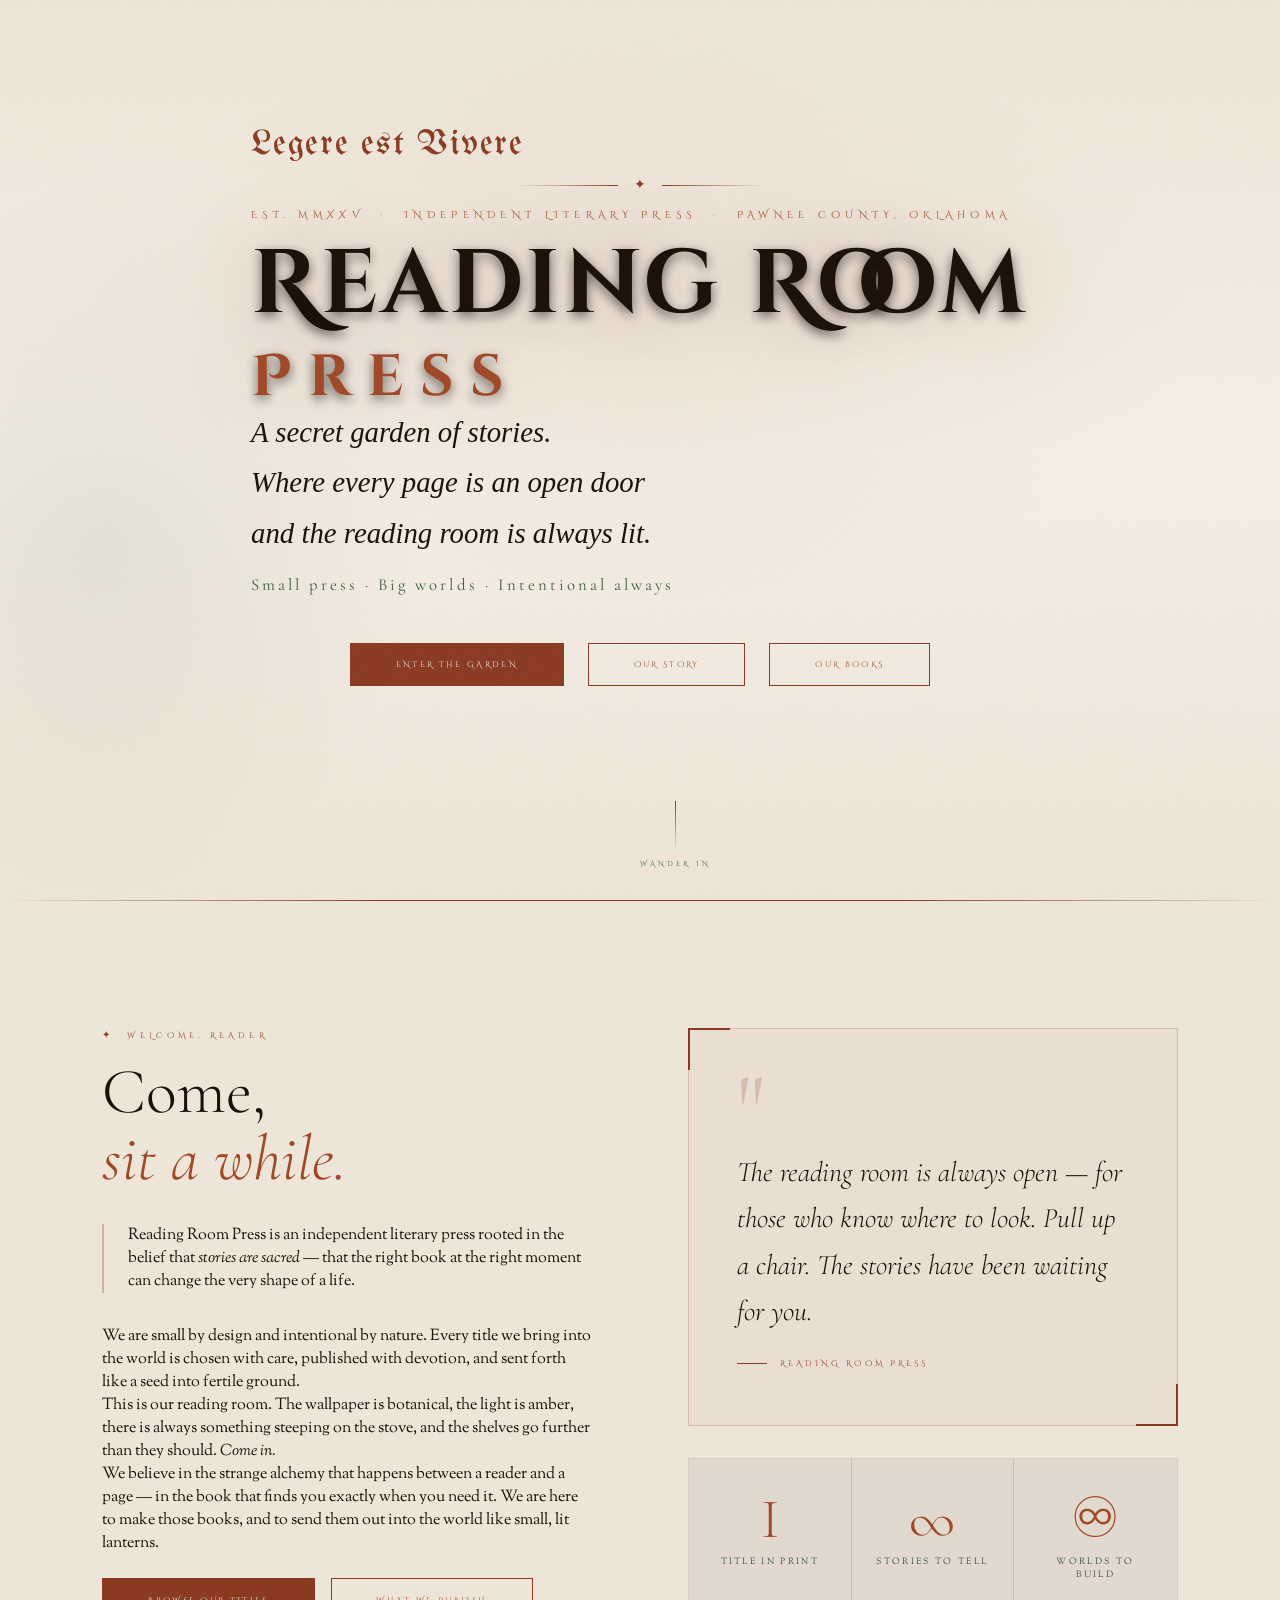
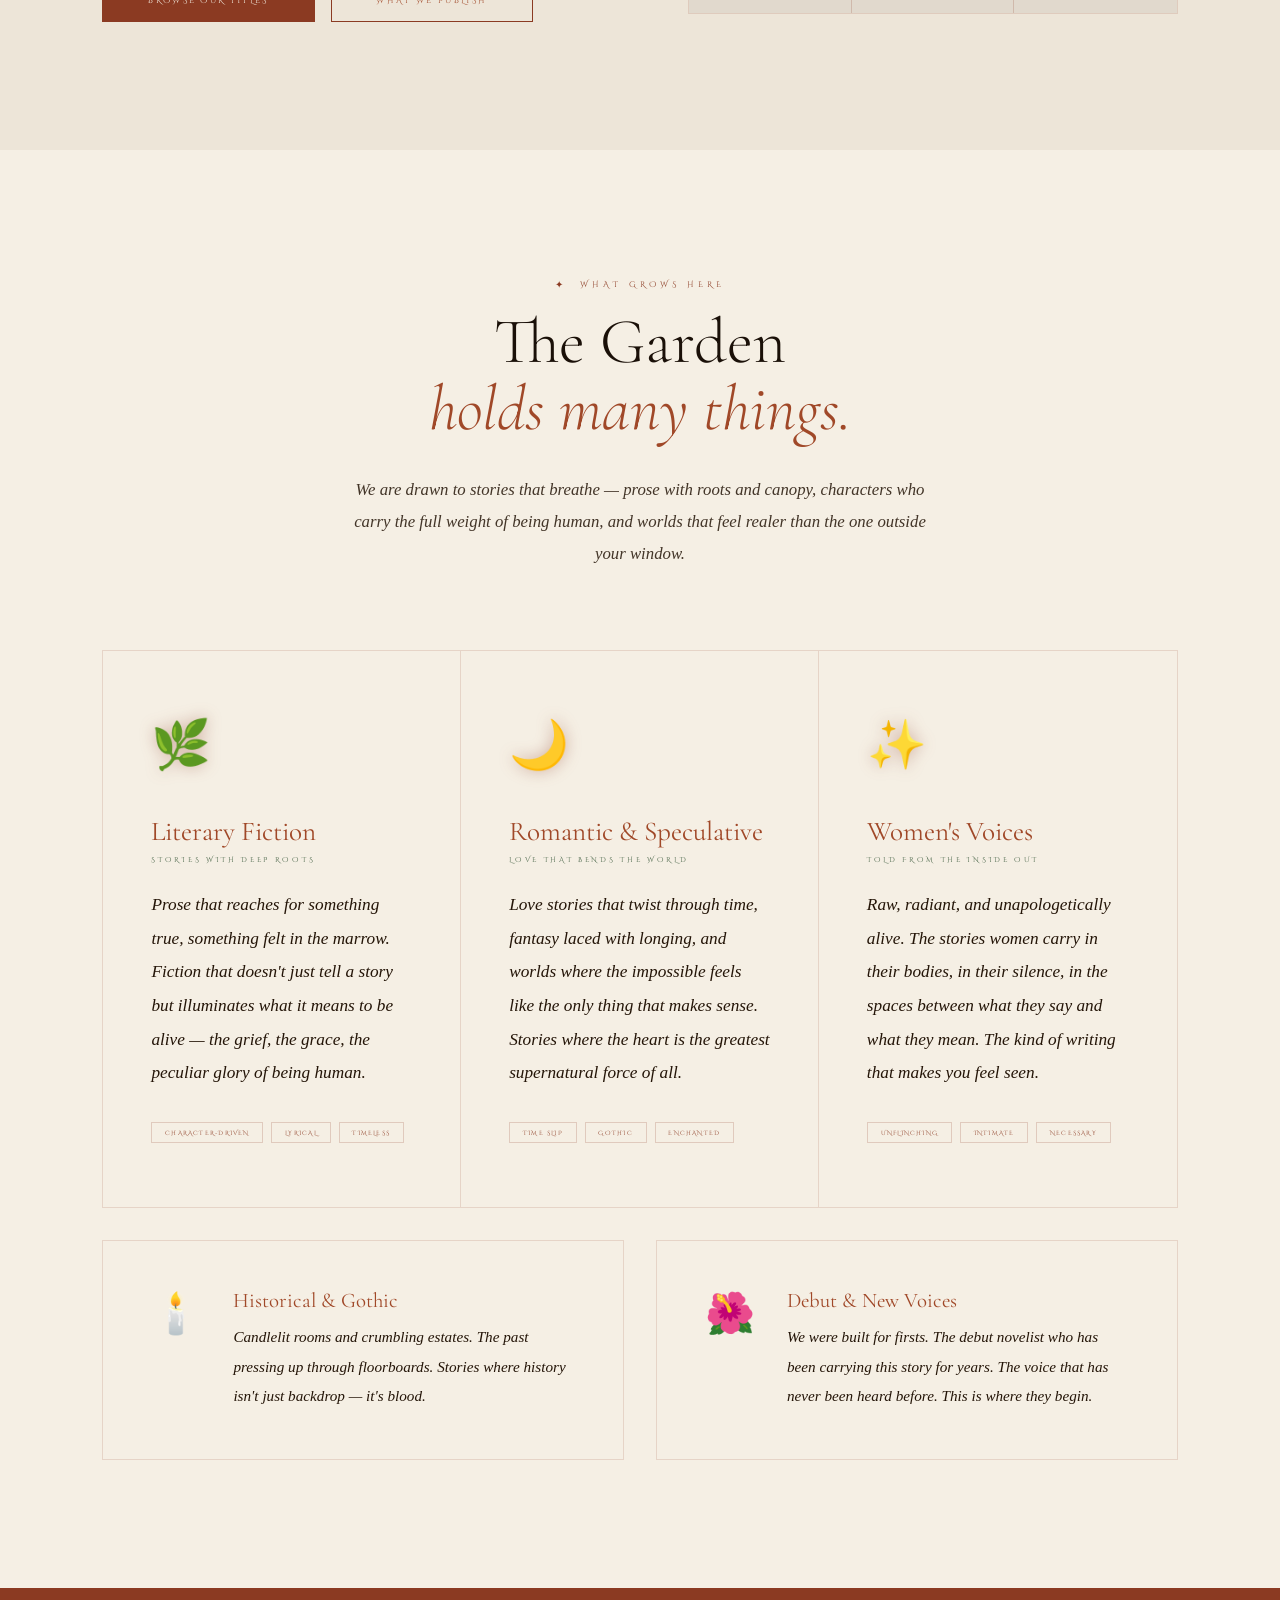
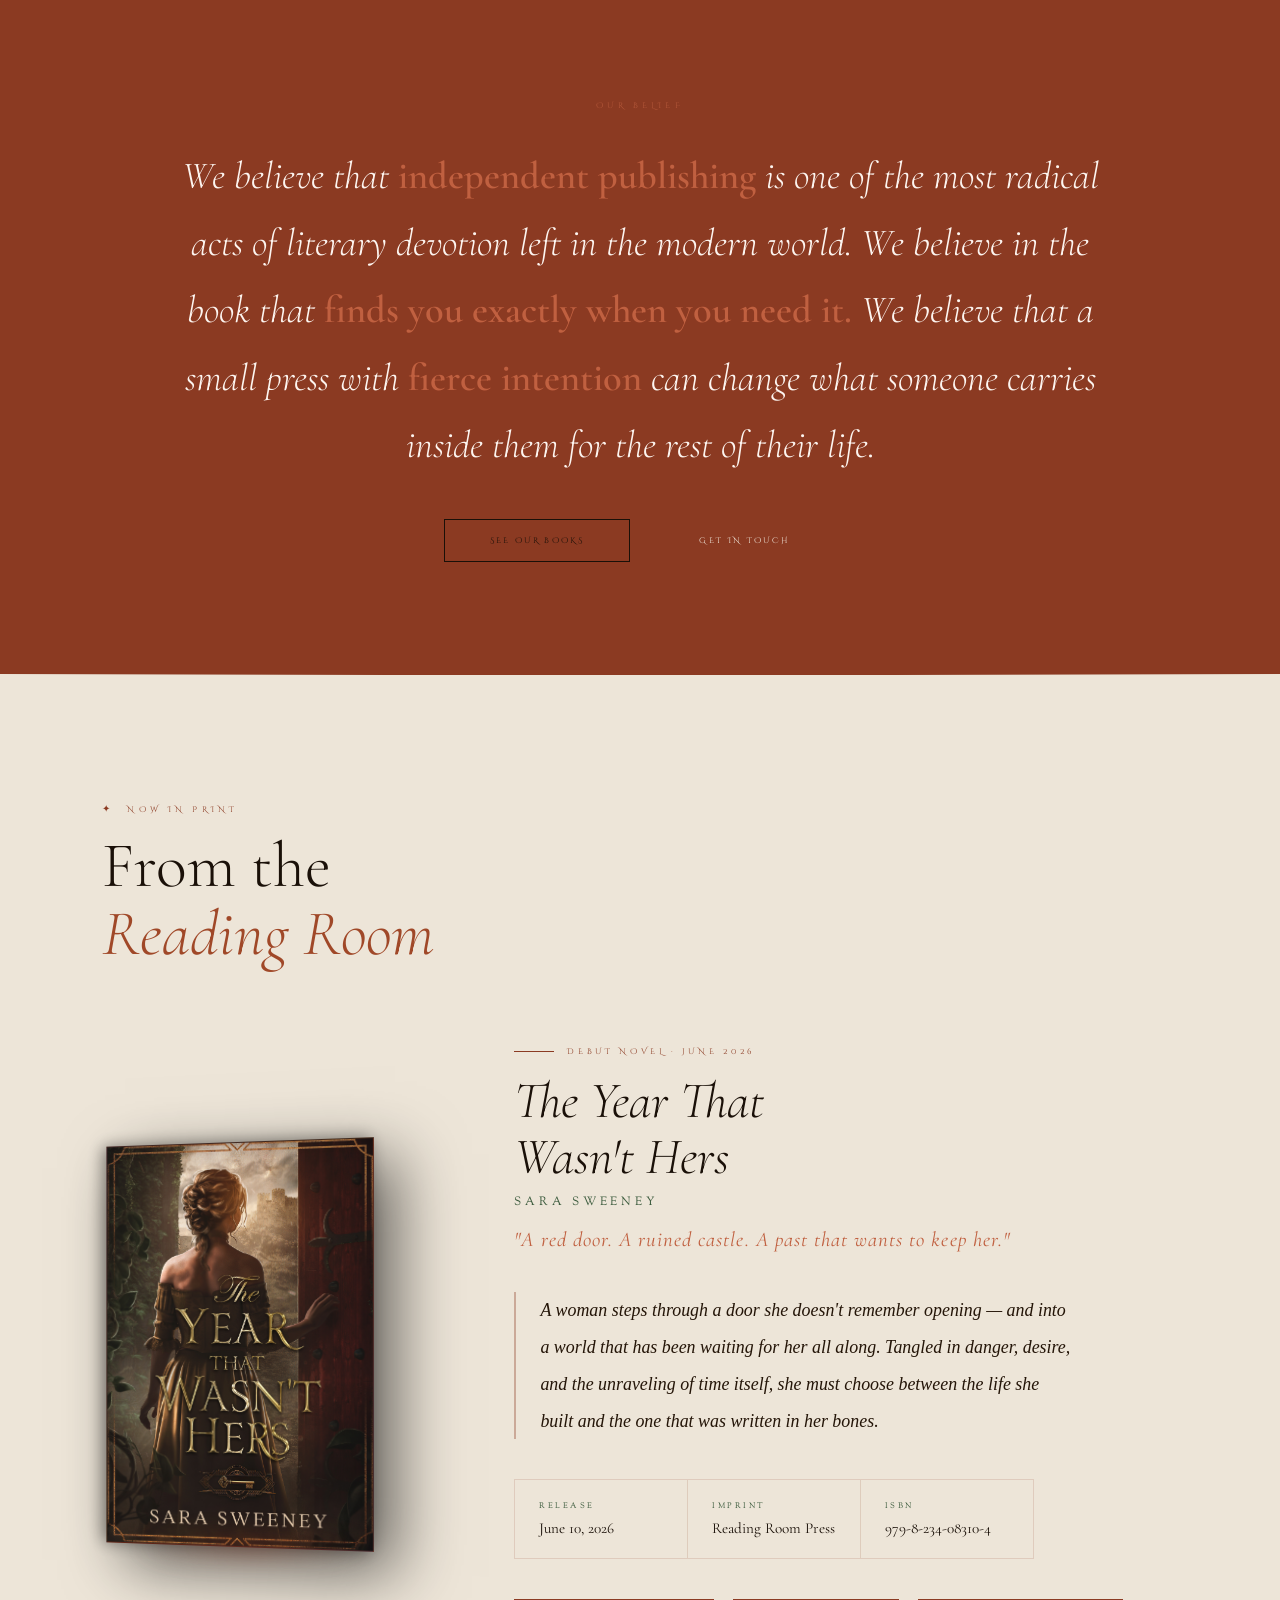
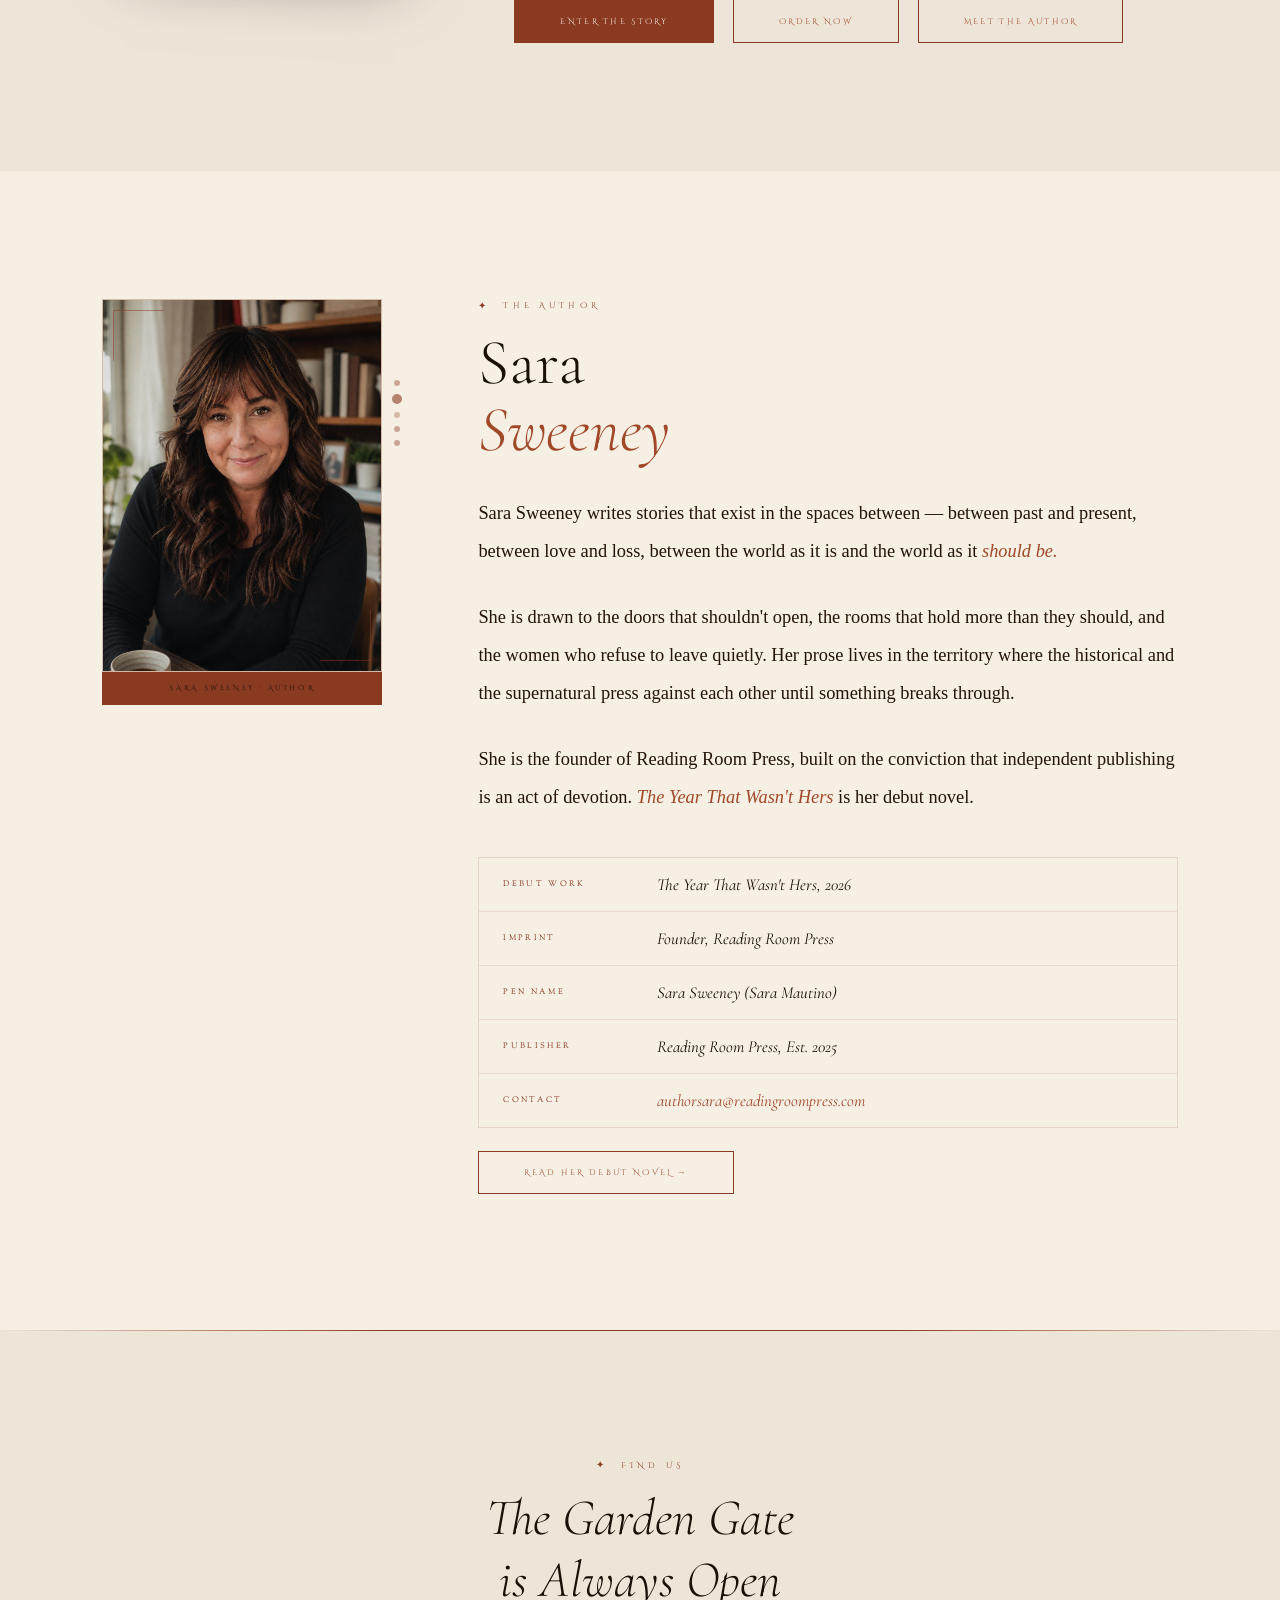
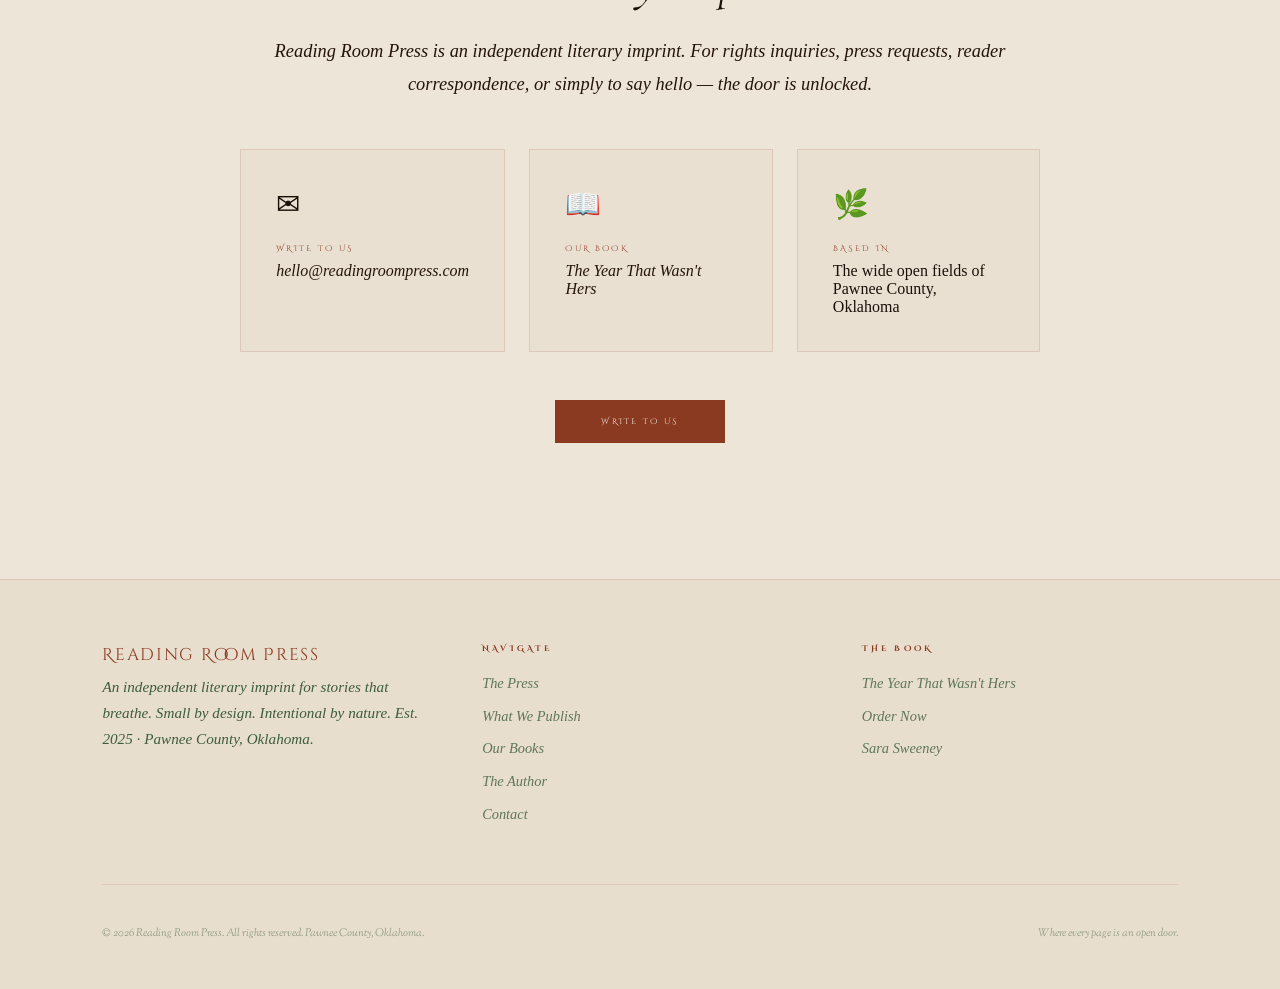
==== index.html @ 1978cec0 "link favicon" ====
<!DOCTYPE html>
<html lang="en">
<head>
<!-- Google tag (gtag.js) -->
<script async src="https://www.googletagmanager.com/gtag/js?id=G-QNXLFXXK0C"></script>
<script>
  window.dataLayer = window.dataLayer || [];
  function gtag(){dataLayer.push(arguments);}
  gtag('js', new Date());
  gtag('config', 'G-QNXLFXXK0C');
</script>
<meta charset="UTF-8">
<meta name="viewport" content="width=device-width, initial-scale=1.0">
<title>Reading Room Press</title>
 <link rel="icon" type="image/png" href="favicon.png">
<link rel="preconnect" href="https://fonts.googleapis.com">
<link href="https://fonts.googleapis.com/css2?family=Cormorant+Garamond:ital,wght@0,300;0,400;0,600;1,300;1,400;1,600&family=IM+Fell+English:ital@0;1&family=Cinzel+Decorative:wght@400;700&family=Sorts+Mill+Goudy:ital@0;1&family=UnifrakturMaguntia&display=swap" rel="stylesheet">
<style>
  :root {
    --moss:#3d5c3e;--deep:#f5efe4;--sage:#3d5c3e;--cream:#1a1008;
    --parch:#241508;--gold:#8b3a22;--goldl:#a04828;--goldp:#c06040;
    --rose:#c4856a;--wine:#8b3a22;--night:#f0e8dc;--lav:#5a7a5c;
  }
  *{margin:0;padding:0;box-sizing:border-box}
  html{scroll-behavior:smooth}
  body{background:#f5efe4;color:#1a1008;font-family:'Sorts Mill Goudy',serif;overflow-x:hidden}
  body::before{content:'';position:fixed;inset:0;background-image:url("data:image/svg+xml,%3Csvg xmlns='http://www.w3.org/2000/svg' width='200' height='200'%3E%3Cfilter id='n'%3E%3CfeTurbulence type='fractalNoise' baseFrequency='0.8' numOctaves='4' stitchTiles='stitch'/%3E%3C/filter%3E%3Crect width='200' height='200' filter='url(%23n)' opacity='0.03'/%3E%3C/svg%3E");pointer-events:none;z-index:999}

  /* HERO */
  .hero{min-height:100vh;display:flex;flex-direction:column;align-items:center;justify-content:center;position:relative;overflow:hidden;padding:6rem 2rem 9rem}
  .hero-bg{position:absolute;inset:0;background:radial-gradient(ellipse 80% 60% at 50% 35%,rgba(139,58,34,.06) 0%,transparent 55%),radial-gradient(ellipse 50% 80% at 8% 60%,rgba(61,92,62,.08) 0%,transparent 50%),linear-gradient(180deg,#ede5d8 0%,#f5efe4 50%,#ede5d8 100%)}50%{opacity:1;transform:scale(1.6)}}
  .hero-content{position:relative;z-index:2;text-align:center;max-width:900px}
  .hero-fraktur{font-family:'UnifrakturMaguntia',cursive;font-size:clamp(1.2rem,3vw,2.2rem);color:#8b3a22;opacity:0;animation:fadeUp 1s ease forwards .2s;margin-bottom:.5rem;letter-spacing:.05em}
  .hero-rule{display:flex;align-items:center;justify-content:center;gap:1rem;margin:.8rem auto;opacity:0;animation:fadeUp 1s ease forwards .4s}
  .hrl{height:1px;width:100px;background:linear-gradient(to right,transparent,#8b3a22)}
  .hrl2{background:linear-gradient(to left,transparent,#8b3a22)}
  .press-eyebrow{font-family:'Cinzel Decorative',serif;font-size:clamp(.4rem,.9vw,.6rem);letter-spacing:.55em;text-transform:uppercase;color:#a04828;opacity:0;animation:fadeUp 1s ease forwards .5s;margin-bottom:1.2rem}
  .press-name{font-family:'Cinzel Decorative',serif;font-size:clamp(2.4rem,7vw,6.5rem);line-height:1;color:#1a1008;opacity:0;animation:fadeUp 1.2s ease forwards .7s;text-shadow:0 0 80px rgba(139,58,34,.3),0 4px 12px rgba(0,0,0,.6);letter-spacing:.04em}
  .press-name .line2{display:block;color:#a04828;font-size:.65em;letter-spacing:.28em;margin-top:.3em}
  .hero-tagline{font-family:'IM Fell English',serif;font-style:italic;font-size:clamp(1.15rem,2.5vw,1.8rem);color:#1a1008;line-height:1.75;margin-bottom:1rem;opacity:0;animation:fadeUp 1s ease forwards 1s}
  .hero-sub{font-family:'Cormorant Garamond',serif;font-size:clamp(.8rem,1.4vw,1.05rem);color:#3d5c3e;letter-spacing:.18em;margin-bottom:3rem;opacity:0;animation:fadeUp 1s ease forwards 1.1s}
  .hero-cta{display:flex;gap:1.5rem;justify-content:center;flex-wrap:wrap;opacity:0;animation:fadeUp 1s ease forwards 1.3s;margin-bottom:2.5rem}
  .scroll-hint{position:absolute;bottom:2rem;left:50%;transform:translateX(-50%);display:flex;flex-direction:column;align-items:center;gap:.5rem;color:#3d5c3e;font-family:'Cinzel Decorative',serif;font-size:.42rem;letter-spacing:.45em;text-transform:uppercase;opacity:0;animation:fadeUp 1s ease forwards 1.9s}
  .scroll-line{width:1px;height:50px;background:linear-gradient(to bottom,#8b3a22,transparent);animation:sp 2s ease-in-out infinite}
  @keyframes sp{0%,100%{transform:scaleY(1);opacity:.4}50%{transform:scaleY(.7);opacity:1}}

  /* BUTTONS */
  .btn{display:inline-block;padding:.95rem 2.8rem;border:1px solid #8b3a22;color:#a04828;font-family:'Cinzel Decorative',serif;font-size:.52rem;letter-spacing:.28em;text-transform:uppercase;text-decoration:none;position:relative;overflow:hidden;transition:all .4s ease;background:transparent}
  .btn::before{content:'';position:absolute;inset:0;background:#8b3a22;transform:translateX(-101%);transition:transform .4s ease;z-index:-1}
  .btn:hover::before{transform:translateX(0)}
  .btn:hover{color:#1a1008}
  .btn-filled{background:#8b3a22;color:#f5efe4}
  .btn-filled::before{background:#a04828}
  .btn-filled:hover{color:#1a1008}
  .btn-wine{border-color:#1a1008;color:#1a1008}
  .btn-wine::before{background:#1a1008}
  .btn-wine:hover{color:var(--wine)}

  /* DECO BAND */
  
  
  
  

  /* SECTIONS */
  section{padding:8rem 8vw;position:relative}
  .sey{font-family:'Cinzel Decorative',serif;font-size:.52rem;letter-spacing:.5em;text-transform:uppercase;color:#8b3a22;margin-bottom:1rem;display:flex;align-items:center;gap:.8rem}
  .sey::before{content:'✦';font-size:.65rem}
  .stitle{font-family:'Cormorant Garamond',serif;font-size:clamp(2.5rem,5vw,5rem);font-weight:300;line-height:1.05;color:#1a1008;margin-bottom:2rem}
  .stitle em{font-style:italic;color:#a04828}
  hr.rule{border:none;border-top:1px solid rgba(139,58,34,.2);margin:3rem 0}

  /* WELCOME */
  #welcome{background:#ede5d8;overflow:hidden}
  #welcome::before{content:'';position:absolute;top:0;left:0;right:0;height:1px;background:linear-gradient(to right,transparent,#8b3a22 30%,#8b3a22 70%,transparent)}
  .wgrid{display:grid;grid-template-columns:1fr 1fr;gap:6rem;align-items:start;max-width:1300px;margin:0 auto}
  .wtext p{font-family:'IM Fell English',serif;font-size:1.15rem;line-height:2.05;color:#241508;margin-bottom:1.8rem;opacity:1}
  .wtext p em{color:#a04828;font-style:italic}
  .quote-box{position:relative;padding:3.5rem 3rem;border:1px solid rgba(139,58,34,.2);background:rgba(139,58,34,.04)}
  .quote-box::before,.quote-box::after{content:'';position:absolute;width:40px;height:40px;border-color:#8b3a22;border-style:solid}
  .quote-box::before{top:-1px;left:-1px;border-width:2px 0 0 2px}
  .quote-box::after{bottom:-1px;right:-1px;border-width:0 2px 2px 0}
  .qmark{font-family:'Cormorant Garamond',serif;font-size:6rem;color:#8b3a22;opacity:.2;line-height:.5;margin-bottom:1rem;display:block}
  .qtext{font-family:'Cormorant Garamond',serif;font-style:italic;font-size:clamp(1.3rem,2.2vw,1.9rem);font-weight:300;color:#1a1008;line-height:1.65;margin-bottom:1.5rem}
  .qattr{font-family:'Cinzel Decorative',serif;font-size:.48rem;letter-spacing:.4em;color:#8b3a22;text-transform:uppercase;display:flex;align-items:center;gap:.8rem}
  .qattr::before{content:'';width:30px;height:1px;background:#8b3a22}
  .stats-row{display:grid;grid-template-columns:repeat(3,1fr);border:1px solid rgba(139,58,34,.15);margin-top:2rem}
  .stat-cell{padding:2rem 1.5rem;text-align:center;border-right:1px solid rgba(139,58,34,.2);background:rgba(0,0,0,.05)}
  .stat-cell:last-child{border-right:none}
  .stat-num{font-family:'Cormorant Garamond',serif;font-size:3.5rem;font-weight:300;color:#a04828;line-height:1;display:block}
  .stat-lbl{font-size:.58rem;letter-spacing:.25em;text-transform:uppercase;color:#3d5c3e;margin-top:.5rem}
  

  /* PILLARS */
  #pillars{background:#f5efe4;overflow:hidden}
  .ph{max-width:800px;margin:0 auto 5rem;text-align:center}
  .pgrid{display:grid;grid-template-columns:repeat(3,1fr);gap:0;border:1px solid rgba(139,58,34,.15);max-width:1300px;margin:0 auto 2rem}
  .pillar{padding:4rem 3rem;border-right:1px solid rgba(139,58,34,.15);position:relative;transition:all .5s ease;overflow:hidden}
  .pillar::before{content:'';position:absolute;inset:0;background:radial-gradient(ellipse at 50% 100%,rgba(139,58,34,.06) 0%,transparent 70%);opacity:0;transition:opacity .5s}
  .pillar:hover::before{opacity:1}
  .pillar:last-child{border-right:none}
  .pg{font-size:3rem;margin-bottom:2rem;display:block;filter:drop-shadow(0 0 8px rgba(139,58,34,.35))}
  .pt{font-family:'Cormorant Garamond',serif;font-size:1.7rem;font-weight:400;color:#a04828;margin-bottom:.4rem;line-height:1.2}
  .ps{font-family:'Cinzel Decorative',serif;font-size:.42rem;letter-spacing:.4em;color:#3d5c3e;text-transform:uppercase;margin-bottom:1.5rem}
  .pd{font-family:'IM Fell English',serif;font-style:italic;font-size:1.08rem;color:#241508;line-height:1.95;opacity:1}
  .pkw{margin-top:2rem;display:flex;flex-wrap:wrap;gap:.5rem}
  .kw{font-family:'Cinzel Decorative',serif;font-size:.38rem;letter-spacing:.2em;text-transform:uppercase;color:#8b3a22;border:1px solid rgba(139,58,34,.2);padding:.35rem .8rem}
  .pgrid2{display:grid;grid-template-columns:1fr 1fr;gap:2rem;max-width:1300px;margin:0 auto}
  .pw{padding:3rem;border:1px solid rgba(139,58,34,.15);position:relative;display:grid;grid-template-columns:auto 1fr;gap:2rem;align-items:start;transition:border-color .4s}
  .pw:hover{border-color:rgba(139,58,34,.4)}

  /* MANIFESTO */
  .manifesto{background:#8b3a22;padding:7rem 8vw;position:relative;overflow:hidden;text-align:center}
  .manifesto::before{content:'';position:absolute;inset:0;background:radial-gradient(ellipse 80% 80% at 50% 50%,rgba(139,58,34,.12) 0%,transparent 70%)}
  .minner{position:relative;max-width:950px;margin:0 auto}
  .mtext{font-family:'Cormorant Garamond',serif;font-style:italic;font-size:clamp(1.55rem,3vw,2.6rem);font-weight:300;color:#fdf5f0;line-height:1.75;margin-bottom:2.5rem}
  .mtext strong{color:#c06040;font-weight:600;font-style:normal}

  /* BOOKS */
  #books{background:#ede5d8;overflow:hidden}
  #books::before{content:'';position:absolute;top:0;left:0;right:0;height:1px;background:linear-gradient(to right,transparent,#8b3a22 30%,#8b3a22 70%,transparent)}
  .blayout{display:grid;grid-template-columns:300px 1fr;gap:7rem;align-items:center;max-width:1300px;margin:0 auto}
  .book3d{position:relative}
  .bcover{width:270px;aspect-ratio:2/3;background:linear-gradient(135deg,#4a1a10 0%,#1c1a2e 40%,#1a2218 100%);border:1px solid rgba(139,58,34,.35);box-shadow:20px 20px 60px rgba(0,0,0,.6),-4px 0 15px rgba(0,0,0,.4),inset 2px 0 8px rgba(0,0,0,.3);position:relative;overflow:hidden;transform:perspective(800px) rotateY(-8deg);transition:transform .6s ease;}
  .bcover:hover{transform:perspective(800px) rotateY(0)}
  .bspine{position:absolute;left:0;top:0;bottom:0;width:28px;background:linear-gradient(to right,rgba(0,0,0,.5),rgba(139,58,34,.12),transparent)}
  .bglow{position:absolute;bottom:-20px;left:10%;right:10%;height:40px;background:radial-gradient(ellipse,rgba(139,58,34,.35) 0%,transparent 70%);filter:blur(10px)}
  .bct{font-family:'Cormorant Garamond',serif;font-style:italic;font-size:1.45rem;color:#1a1008;line-height:1.25;text-shadow:0 2px 8px rgba(0,0,0,.5);text-align:center}
  .bcs{font-family:'Cinzel Decorative',serif;font-size:.38rem;letter-spacing:.4em;color:#8b3a22;margin-top:.8rem;text-transform:uppercase;text-align:center}
  .bca{font-family:'Cinzel Decorative',serif;font-size:.48rem;letter-spacing:.28em;color:#a04828;text-transform:uppercase}
  .binfo .bey{font-family:'Cinzel Decorative',serif;font-size:.48rem;letter-spacing:.48em;color:#8b3a22;text-transform:uppercase;margin-bottom:1rem;display:flex;align-items:center;gap:.8rem}
  .bey::before{content:'';width:40px;height:1px;background:#8b3a22}
  .btitle{font-family:'Cormorant Garamond',serif;font-style:italic;font-size:clamp(2.2rem,4vw,4rem);font-weight:300;color:#1a1008;line-height:1.1;margin-bottom:.5rem}
  .bauth{font-family:'Sorts Mill Goudy',serif;font-size:.78rem;letter-spacing:.3em;color:#3d5c3e;text-transform:uppercase;margin-bottom:1rem}
  .btag{font-family:'Cormorant Garamond',serif;font-style:italic;font-size:1.3rem;color:#c06040;margin-bottom:2.5rem;letter-spacing:.05em}
  .bdesc{font-family:'IM Fell English',serif;font-style:italic;font-size:1.12rem;line-height:2.05;color:#241508;margin-bottom:2.5rem;opacity:1;max-width:560px;border-left:2px solid rgba(139,58,34,.35);padding-left:1.5rem}
  .bdetails{display:grid;grid-template-columns:repeat(3,1fr);gap:0;border:1px solid rgba(139,58,34,.15);margin-bottom:2.5rem;max-width:520px}
  .dc{padding:1.2rem 1.5rem;border-right:1px solid rgba(139,58,34,.15)}
  .dc:last-child{border-right:none}
  .dl{font-size:.52rem;letter-spacing:.3em;text-transform:uppercase;color:#3d5c3e;margin-bottom:.4rem}
  .dv{font-family:'Cormorant Garamond',serif;font-size:.95rem;color:#1a1008;line-height:1.4}
  .bbtns{display:flex;gap:1.2rem;flex-wrap:wrap}

  /* AUTHOR */
  #author{background:#f5efe4;overflow:hidden}
  .alayout{display:grid;grid-template-columns:280px 1fr;gap:6rem;align-items:start;max-width:1300px;margin:0 auto}
  .pframe{width:100%;aspect-ratio:3/4;border:1px solid rgba(139,58,34,.25);background:linear-gradient(160deg,#e8dece,#f0e8dc);display:flex;align-items:center;justify-content:center;position:relative;overflow:hidden}
  .pframe::before,.pframe::after{content:'';position:absolute;width:50px;height:50px;border-color:rgba(139,58,34,.5);border-style:solid}
  .pframe::before{top:10px;left:10px;border-width:1px 0 0 1px}
  .pframe::after{bottom:10px;right:10px;border-width:0 1px 1px 0}
  .pph{font-family:'IM Fell English',serif;font-style:italic;color:rgba(139,58,34,.3);font-size:.85rem;text-align:center;padding:1rem}
  .pribb{background:#8b3a22;color:#1a1008;text-align:center;padding:.7rem;font-family:'Cinzel Decorative',serif;font-size:.43rem;letter-spacing:.38em;text-transform:uppercase}
  .pdeco{position:absolute;right:-20px;top:20%;display:flex;flex-direction:column;gap:8px;align-items:center}
  .dd{width:6px;height:6px;border-radius:50%;background:#8b3a22;opacity:.4}
  .dd:nth-child(2){width:10px;height:10px;opacity:.6}
  .dd:nth-child(3){opacity:.3}
  .abody p{font-family:'IM Fell English',serif;font-size:1.15rem;line-height:2.05;color:#241508;margin-bottom:1.8rem;opacity:1}
  .abody p em{color:#a04828;font-style:italic}
  .creds{display:flex;flex-direction:column;gap:0;border:1px solid rgba(139,58,34,.15);margin-top:2.5rem}
  .crow{display:grid;grid-template-columns:130px 1fr;border-bottom:1px solid rgba(139,58,34,.12);padding:1rem 1.5rem;align-items:center;gap:1.5rem}
  .crow:last-child{border-bottom:none}
  .clbl{font-size:.52rem;letter-spacing:.28em;text-transform:uppercase;color:#8b3a22}
  .cval{font-family:'Cormorant Garamond',serif;font-size:1.05rem;color:#1a1008;font-style:italic}

  /* CONTACT */
  #contact{background:#ede5d8;overflow:hidden;text-align:center}
  #contact::before{content:'';position:absolute;top:0;left:0;right:0;height:1px;background:linear-gradient(to right,transparent,#8b3a22 30%,#8b3a22 70%,transparent)}
  .cinner{max-width:800px;margin:0 auto;position:relative}
  .ctitle{font-family:'Cormorant Garamond',serif;font-style:italic;font-size:clamp(2rem,4vw,4rem);font-weight:300;color:#1a1008;line-height:1.2;margin-bottom:1.5rem}
  .csub{font-family:'IM Fell English',serif;font-style:italic;font-size:1.15rem;color:#241508;line-height:1.8;margin-bottom:1rem;opacity:1}
  .cchans{display:grid;grid-template-columns:repeat(3,1fr);gap:1.5rem;margin:3rem 0;text-align:left}
  .chan{border:1px solid rgba(139,58,34,.15);padding:2.2rem;background:rgba(139,58,34,.03);transition:border-color .4s,background .4s}
  .chan:hover{border-color:rgba(139,58,34,.35);background:rgba(139,58,34,.05)}
  .ci{font-size:1.8rem;margin-bottom:1rem;display:block}
  .cl{font-family:'Cinzel Decorative',serif;font-size:.48rem;letter-spacing:.3em;color:#8b3a22;text-transform:uppercase;margin-bottom:.5rem}
  .cv{font-family:'IM Fell English',serif;font-style:italic;font-size:1rem;color:#1a1008}

  /* FOOTER */
  footer{background:#e8dece;padding:4rem 8vw 3rem;border-top:1px solid rgba(139,58,34,.15)}
  .ftop{display:grid;grid-template-columns:1fr 1fr 1fr;gap:4rem;padding-bottom:3rem;border-bottom:1px solid rgba(139,58,34,.12);margin-bottom:2.5rem}
  .fbn{font-family:'Cinzel Decorative',serif;font-size:1.05rem;color:#8b3a22;letter-spacing:.1em;margin-bottom:.5rem}
  .fbp{font-family:'IM Fell English',serif;font-style:italic;font-size:.95rem;color:#3d5c3e;line-height:1.7;opacity:1}
  .fnc h4{font-family:'Cinzel Decorative',serif;font-size:.47rem;letter-spacing:.42em;color:#8b3a22;text-transform:uppercase;margin-bottom:1.2rem}
  .fnc ul{list-style:none}
  .fnc li{margin-bottom:.6rem}
  .fnc a{font-family:'IM Fell English',serif;font-style:italic;font-size:.9rem;color:#3d5c3e;text-decoration:none;opacity:.8;transition:color .3s,opacity .3s}
  .fnc a:hover{color:#a04828;opacity:1}
  .fbot{display:flex;justify-content:space-between;align-items:center;flex-wrap:wrap;gap:1rem}
  .fcp{font-size:.7rem;color:#3d5c3e;opacity:.5;font-style:italic}

  /* ANIMS */
  @keyframes fadeUp{from{opacity:0;transform:translateY(24px)}to{opacity:1;transform:translateY(0)}}
  .fu{opacity:1;transform:translateY(0);transition:opacity .9s ease,transform .9s ease}
  .fu.vis{opacity:1;transform:translateY(0)}
  .fu.d1{transition-delay:.1s}.fu.d2{transition-delay:.2s}.fu.d3{transition-delay:.3s}

  @media(max-width:900px){
    .wgrid,.blayout,.alayout{grid-template-columns:1fr}
    .bcover{transform:none;width:200px;margin:0 auto}
    .pgrid{grid-template-columns:1fr}.pgrid2{grid-template-columns:1fr}
    .cchans{grid-template-columns:1fr}.ftop{grid-template-columns:1fr;gap:2rem}
    .fbot{flex-direction:column;text-align:center}
    section{padding:5rem 5vw}
  }
</style>
</head>
<body>

<!-- HERO -->
<section class="hero" id="home">
<div class="hero-bg"></div>


<div class="hero-content">
  <p class="hero-fraktur">Legere est Vivere</p>
  <div class="hero-rule"><div class="hrl"></div><span style="color:#8b3a22;font-size:.9rem">✦</span><div class="hrl hrl2"></div></div>
  <p class="press-eyebrow">Est. MMXXV &nbsp;·&nbsp; Independent Literary Press &nbsp;·&nbsp; Pawnee County, Oklahoma</p>
  <h1 class="press-name">Reading Room<span class="line2">Press</span></h1>
  
  <p class="hero-tagline">A secret garden of stories.<br>Where every page is an open door<br>and the reading room is always lit.</p>
  <p class="hero-sub">Small press · Big worlds · Intentional always</p>
  <div class="hero-cta">
    <a href="the-year-that-wasnt-hers.html" class="btn btn-filled">Enter the Garden</a>
    <a href="#welcome" class="btn">Our Story</a>
    <a href="#books" class="btn">Our Books</a>
  </div>
</div>
<div class="scroll-hint"><div class="scroll-line"></div><span>Wander in</span></div>
</section>

</div>

<!-- WELCOME -->
<section id="welcome">
<div class="wgrid">
  <div class="fu">
    <div class="sey">Welcome, reader</div>
    <h2 class="stitle">Come,<br><em>sit a while.</em></h2>
    <div style="border-left:2px solid rgba(139,58,34,.3);padding-left:1.5rem;margin-bottom:2rem">
      <p>Reading Room Press is an independent literary press rooted in the belief that <em>stories are sacred</em> — that the right book at the right moment can change the very shape of a life.</p>
    </div>
    <p>We are small by design and intentional by nature. Every title we bring into the world is chosen with care, published with devotion, and sent forth like a seed into fertile ground.</p>
    <p>This is our reading room. The wallpaper is botanical, the light is amber, there is always something steeping on the stove, and the shelves go further than they should. <em>Come in.</em></p>
    <p>We believe in the strange alchemy that happens between a reader and a page — in the book that finds you exactly when you need it. We are here to make those books, and to send them out into the world like small, lit lanterns.</p>
    <br>
    <div style="display:flex;gap:1rem;flex-wrap:wrap">
      <a href="#books" class="btn btn-filled">Browse Our Titles</a>
      <a href="#pillars" class="btn">What We Publish</a>
    </div>
  </div>
  <div class="fu d2">
    <div class="quote-box">
      <span class="qmark">"</span>
      <p class="qtext">The reading room is always open — for those who know where to look. Pull up a chair. The stories have been waiting for you.</p>
      <div class="qattr">Reading Room Press</div>
    </div>
    <div class="stats-row">
      <div class="stat-cell"><span class="stat-num">I</span><div class="stat-lbl">Title in Print</div></div>
      <div class="stat-cell"><span class="stat-num">∞</span><div class="stat-lbl">Stories to Tell</div></div>
      <div class="stat-cell"><span class="stat-num">♾</span><div class="stat-lbl">Worlds to Build</div></div>
    </div>
    
  </div>
</div>
</section>

<!-- PILLARS -->
<section id="pillars">
<div class="ph fu">
  <div class="sey" style="justify-content:center">What Grows Here</div>
  <h2 class="stitle" style="text-align:center">The Garden<br><em>holds many things.</em></h2>
  <p style="font-family:'IM Fell English',serif;font-style:italic;font-size:1.05rem;color:#241508;opacity:.85;line-height:1.9;max-width:600px;margin:0 auto">We are drawn to stories that breathe — prose with roots and canopy, characters who carry the full weight of being human, and worlds that feel realer than the one outside your window.</p>
</div>
<div class="pgrid">
  <div class="pillar fu"><span class="pg">🌿</span><div class="pt">Literary Fiction</div><div class="ps">Stories with deep roots</div><p class="pd">Prose that reaches for something true, something felt in the marrow. Fiction that doesn't just tell a story but illuminates what it means to be alive — the grief, the grace, the peculiar glory of being human.</p><div class="pkw"><span class="kw">Character-driven</span><span class="kw">Lyrical</span><span class="kw">Timeless</span></div></div>
  <div class="pillar fu d1"><span class="pg">🌙</span><div class="pt">Romantic &amp; Speculative</div><div class="ps">Love that bends the world</div><p class="pd">Love stories that twist through time, fantasy laced with longing, and worlds where the impossible feels like the only thing that makes sense. Stories where the heart is the greatest supernatural force of all.</p><div class="pkw"><span class="kw">Time slip</span><span class="kw">Gothic</span><span class="kw">Enchanted</span></div></div>
  <div class="pillar fu d2"><span class="pg">✨</span><div class="pt">Women's Voices</div><div class="ps">Told from the inside out</div><p class="pd">Raw, radiant, and unapologetically alive. The stories women carry in their bodies, in their silence, in the spaces between what they say and what they mean. The kind of writing that makes you feel seen.</p><div class="pkw"><span class="kw">Unflinching</span><span class="kw">Intimate</span><span class="kw">Necessary</span></div></div>
</div>
<div class="pgrid2">
  <div class="pw fu"><span style="font-size:2.5rem">🕯️</span><div><div class="pt" style="font-size:1.3rem">Historical &amp; Gothic</div><p class="pd" style="font-size:.95rem;margin-top:.5rem">Candlelit rooms and crumbling estates. The past pressing up through floorboards. Stories where history isn't just backdrop — it's blood.</p></div></div>
  <div class="pw fu d1"><span style="font-size:2.5rem">🌺</span><div><div class="pt" style="font-size:1.3rem">Debut &amp; New Voices</div><p class="pd" style="font-size:.95rem;margin-top:.5rem">We were built for firsts. The debut novelist who has been carrying this story for years. The voice that has never been heard before. This is where they begin.</p></div></div>
</div>
</section>

<!-- MANIFESTO -->
<div class="manifesto">
<div class="minner fu">
  <div style="font-family:'Cinzel Decorative',serif;font-size:.52rem;letter-spacing:.5em;color:#c06040;text-transform:uppercase;margin-bottom:2rem;opacity:.8">Our Belief</div>
  <p class="mtext">We believe that <strong>independent publishing</strong> is one of the most radical acts of literary devotion left in the modern world. We believe in the book that <strong>finds you exactly when you need it.</strong> We believe that a small press with <strong>fierce intention</strong> can change what someone carries inside them for the rest of their life.</p>
  <div style="display:flex;gap:1.5rem;justify-content:center;flex-wrap:wrap;margin-top:2rem">
    <a href="#books" class="btn btn-wine">See Our Books</a>
    <a href="#contact" class="btn btn-filled">Get in Touch</a>
  </div>
</div>
</div>

<!-- BOOKS -->
<section id="books">
<div style="max-width:1300px;margin:0 auto">
  <div class="fu" style="margin-bottom:5rem"><div class="sey">Now in Print</div><h2 class="stitle">From the<br><em>Reading Room</em></h2></div>
  <div class="blayout">
    <div class="book3d fu">
      <div class="bcover">
        <div class="bspine"></div>
        <img src="[data-uri]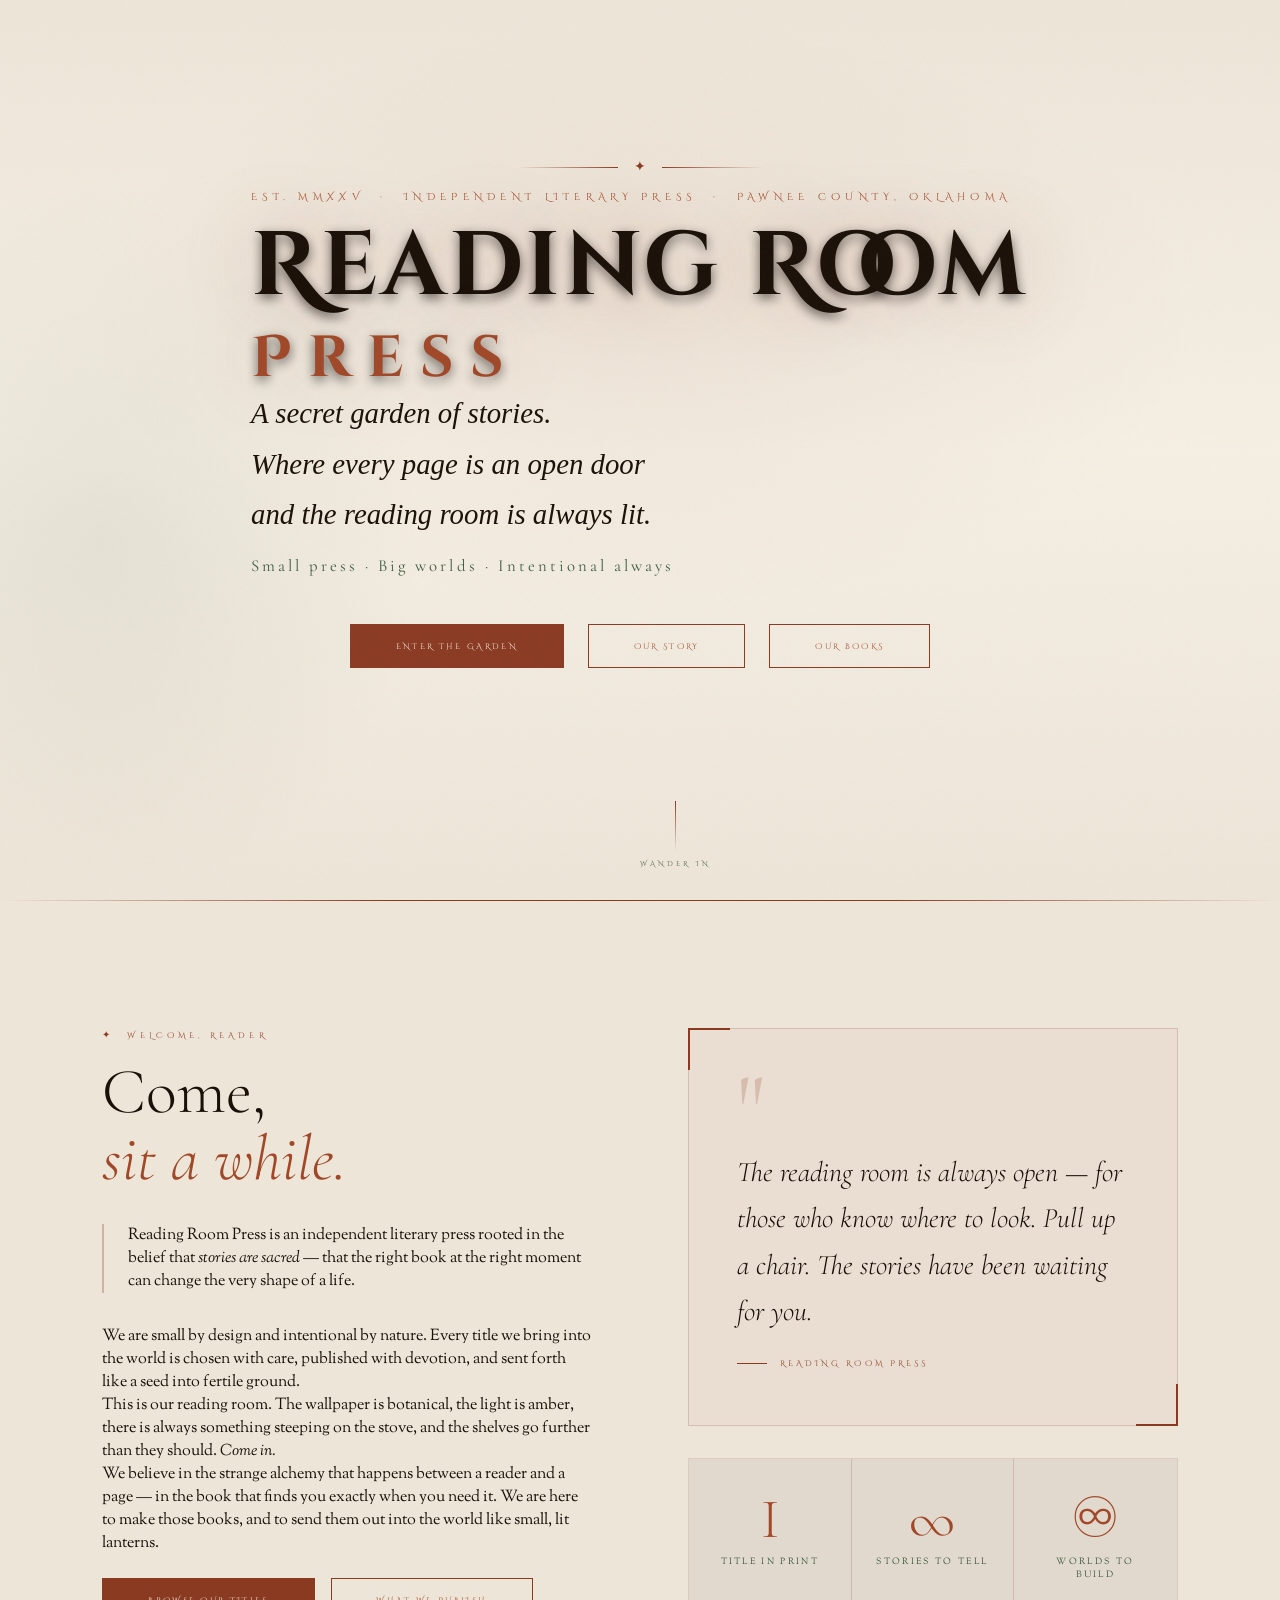
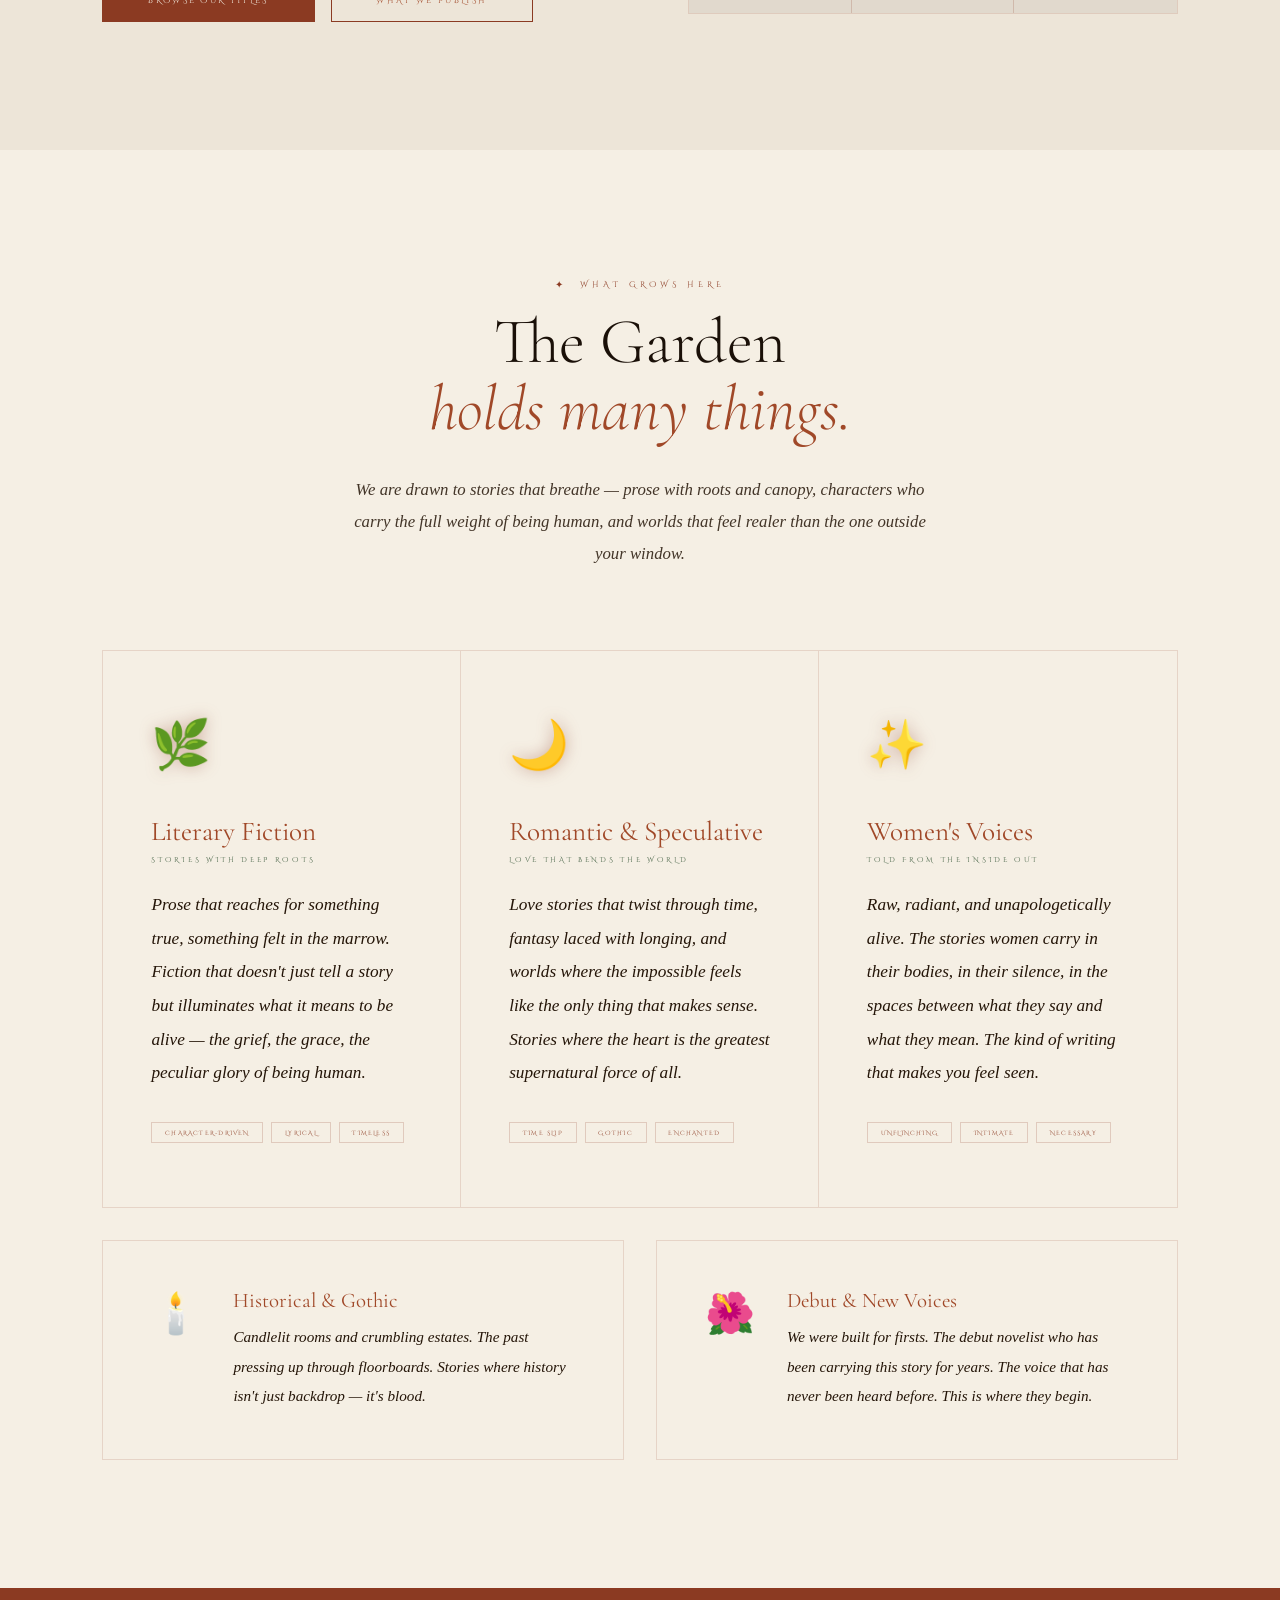
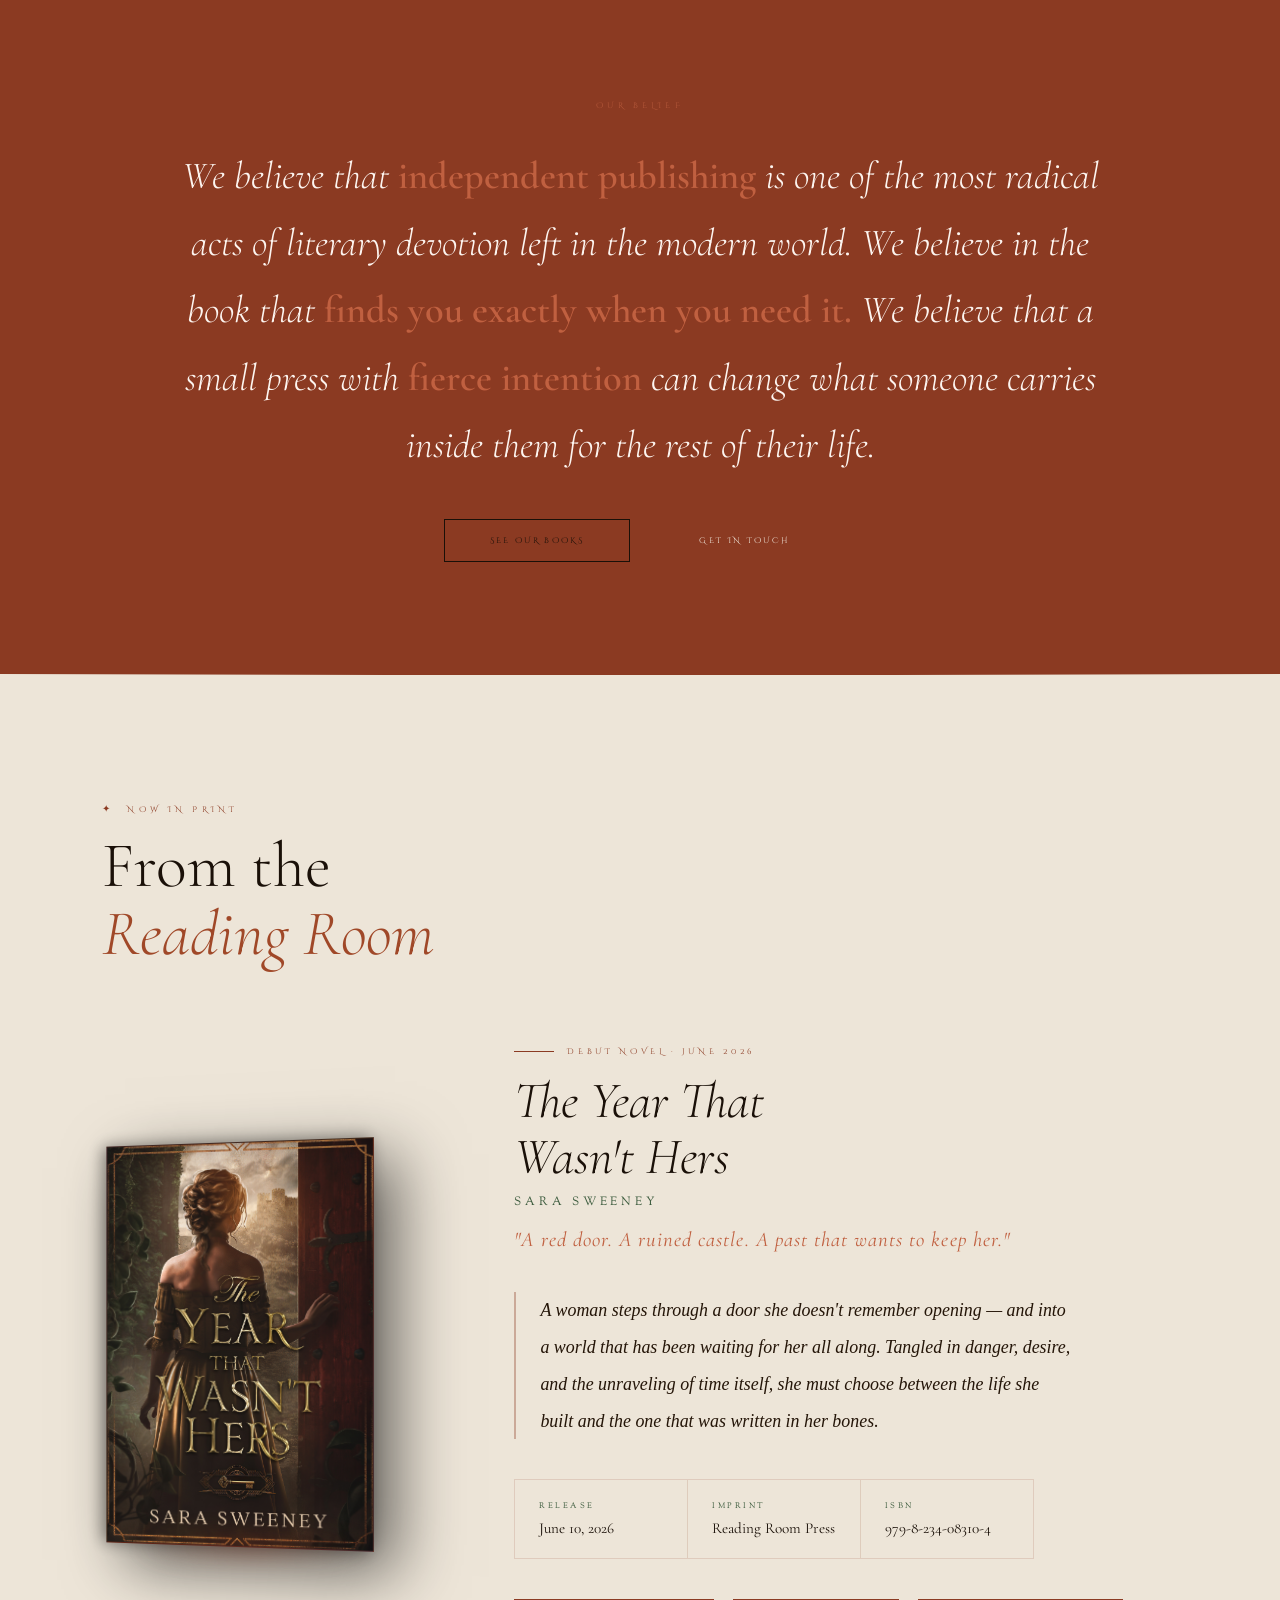
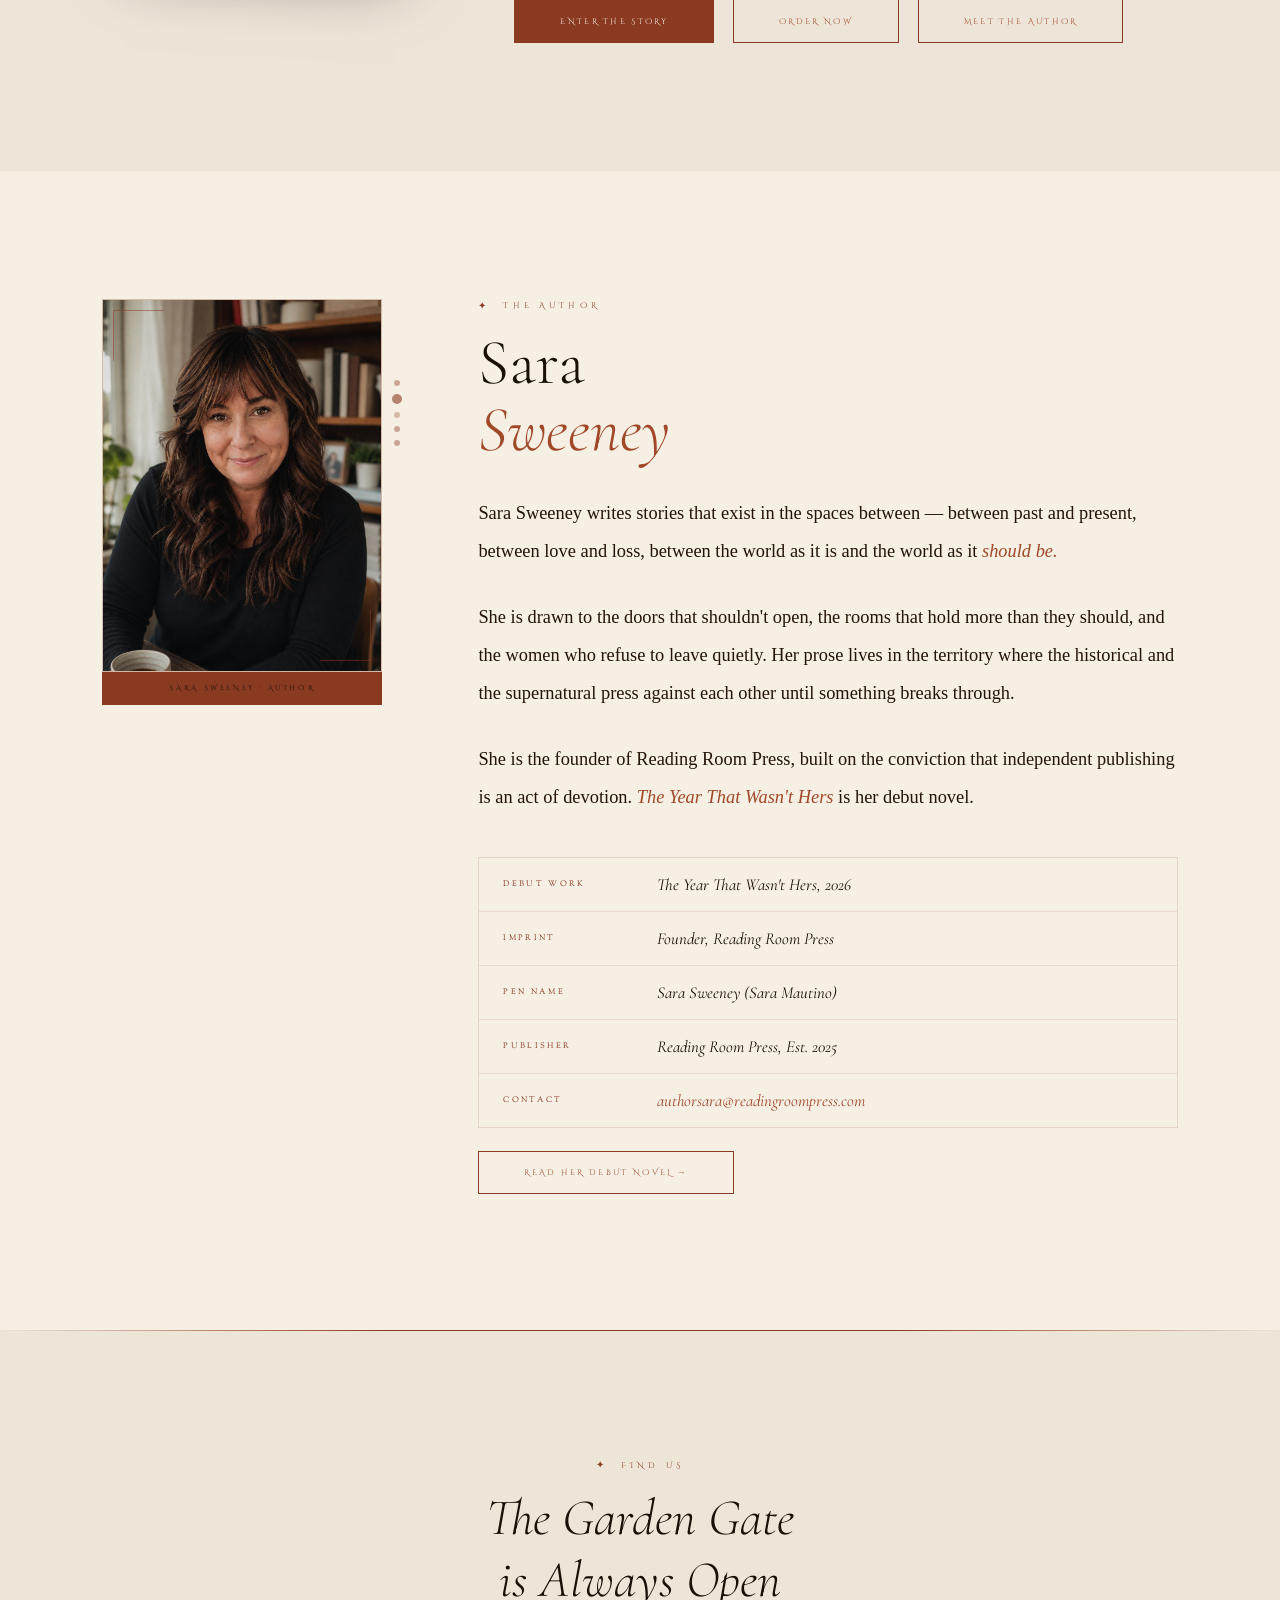
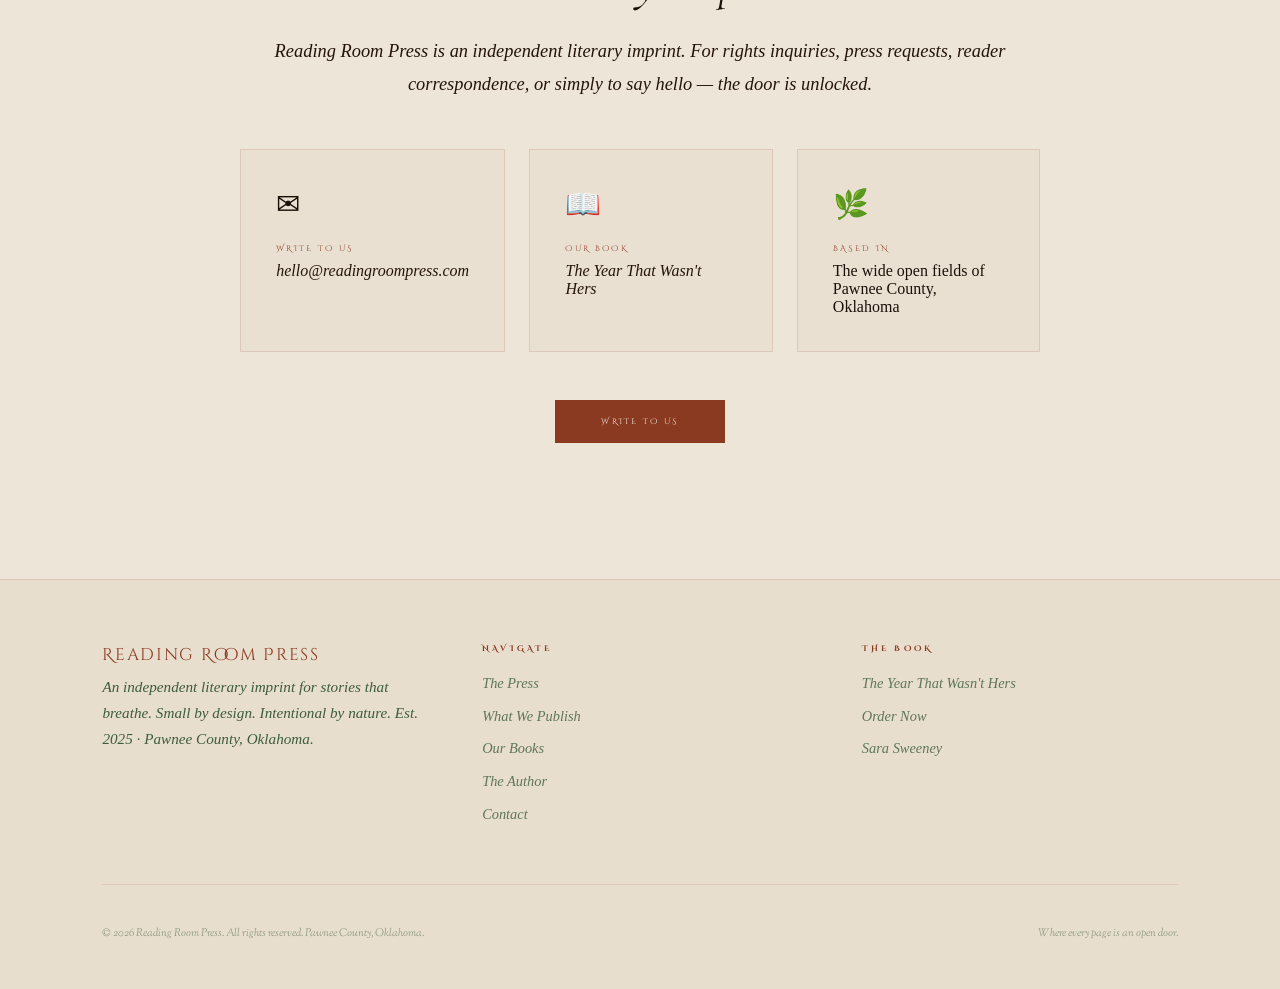
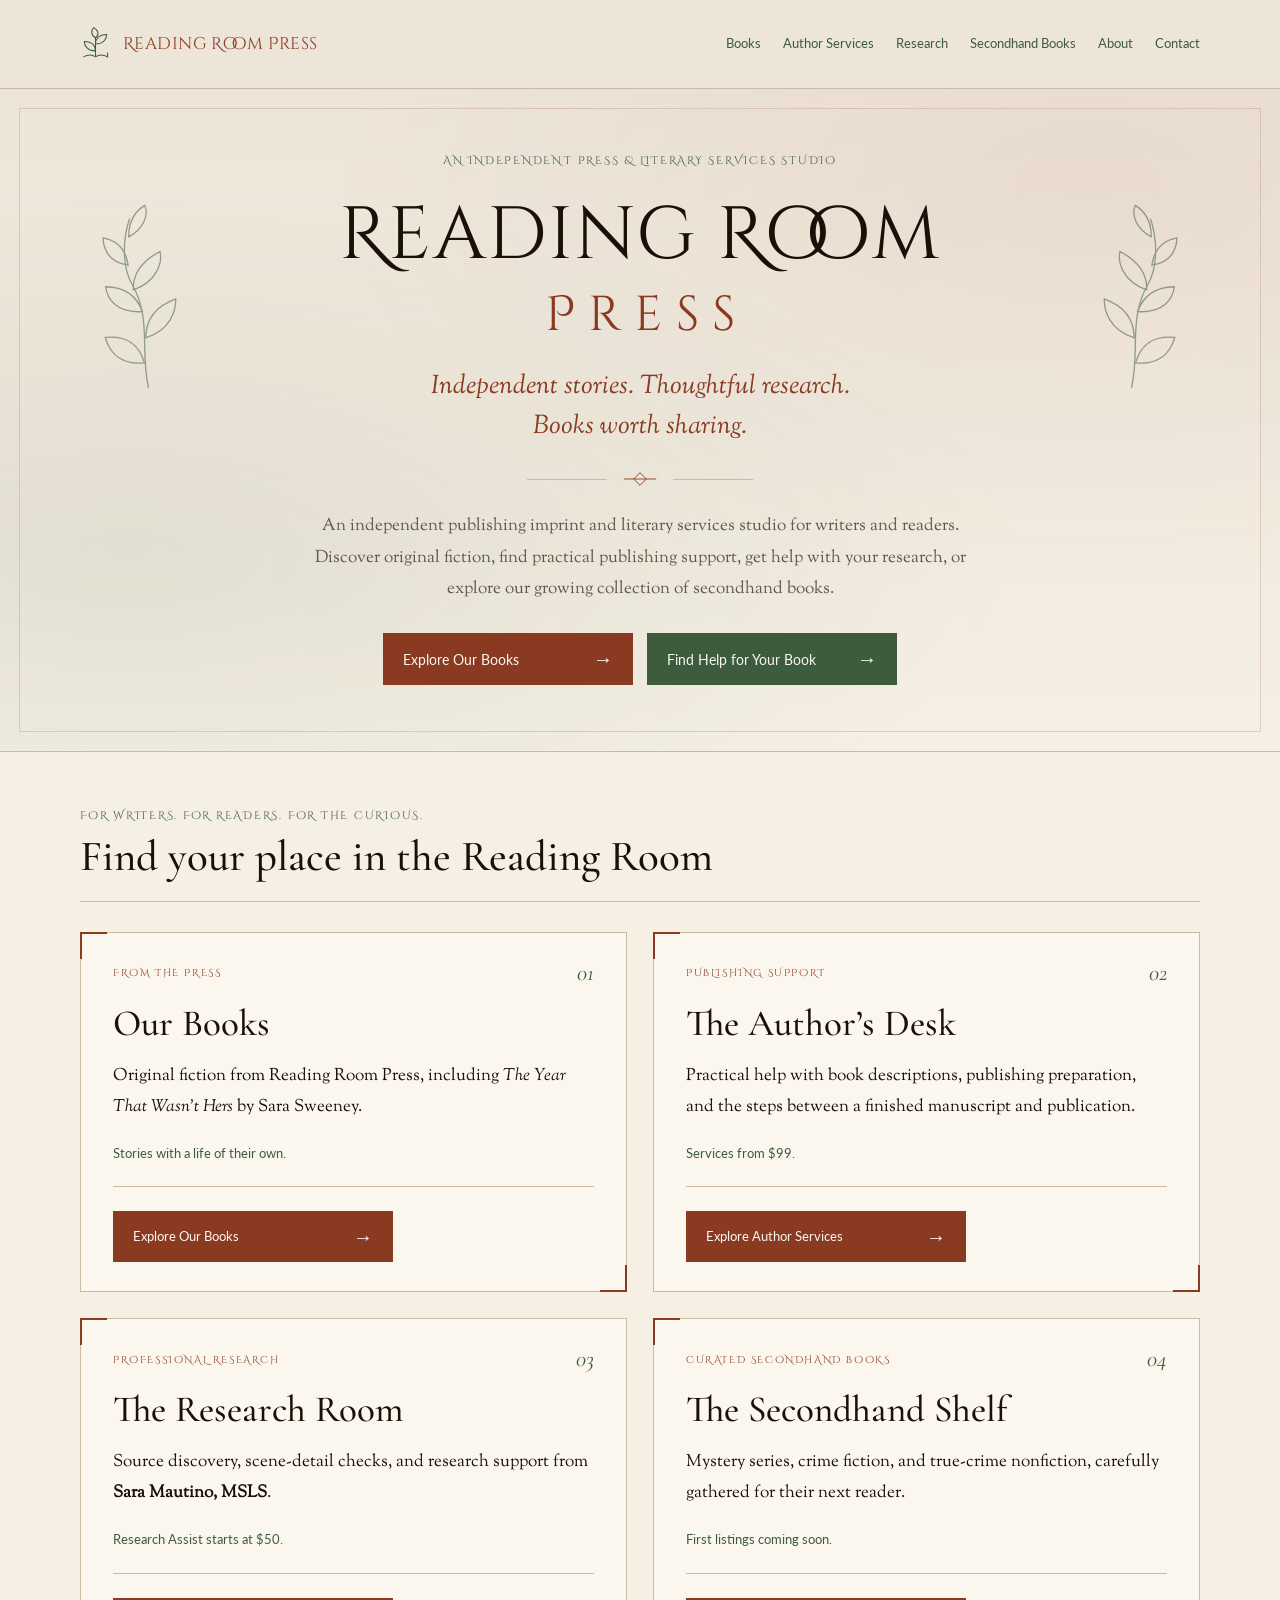
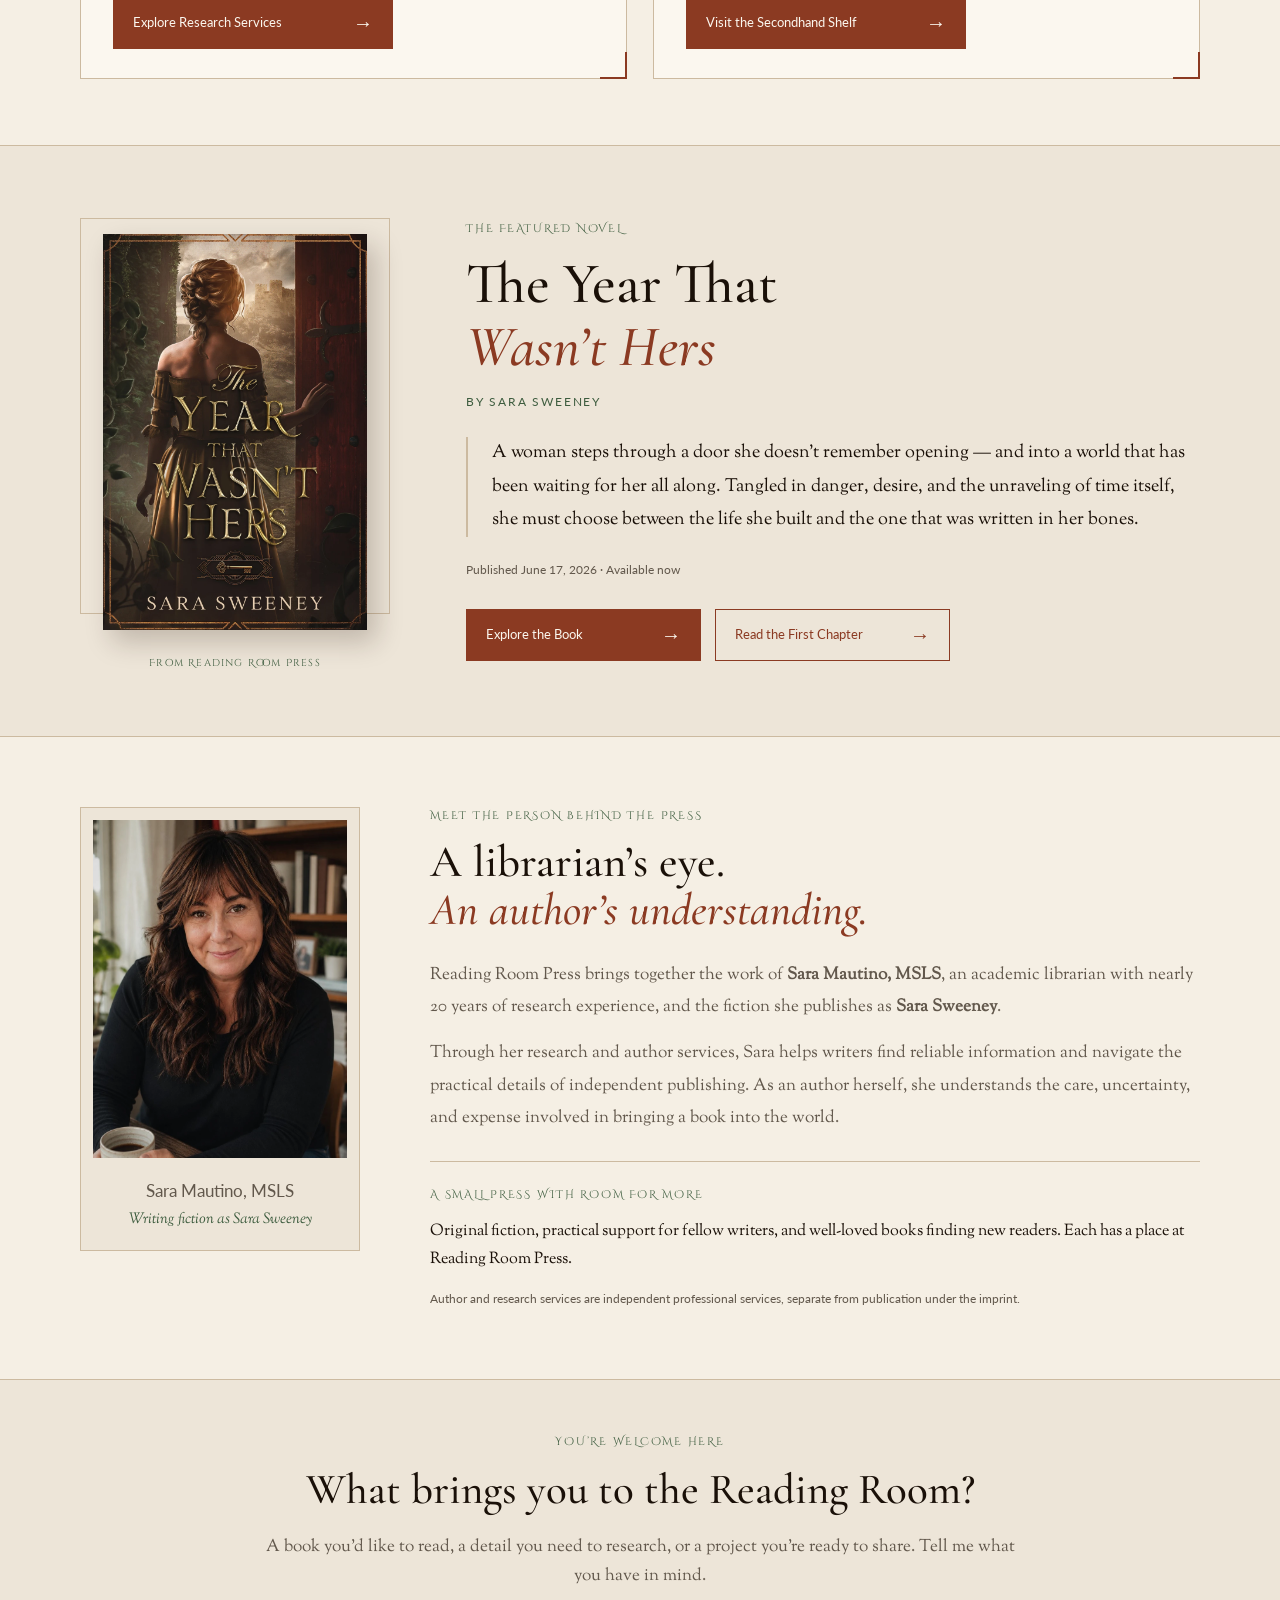
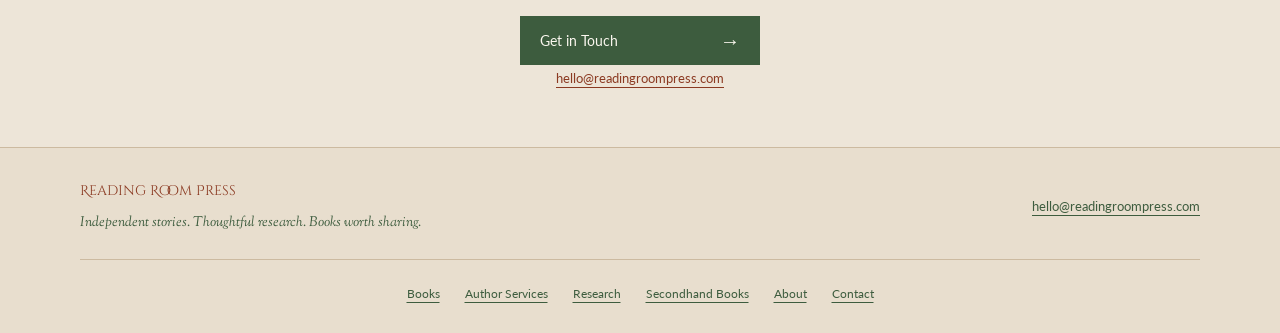
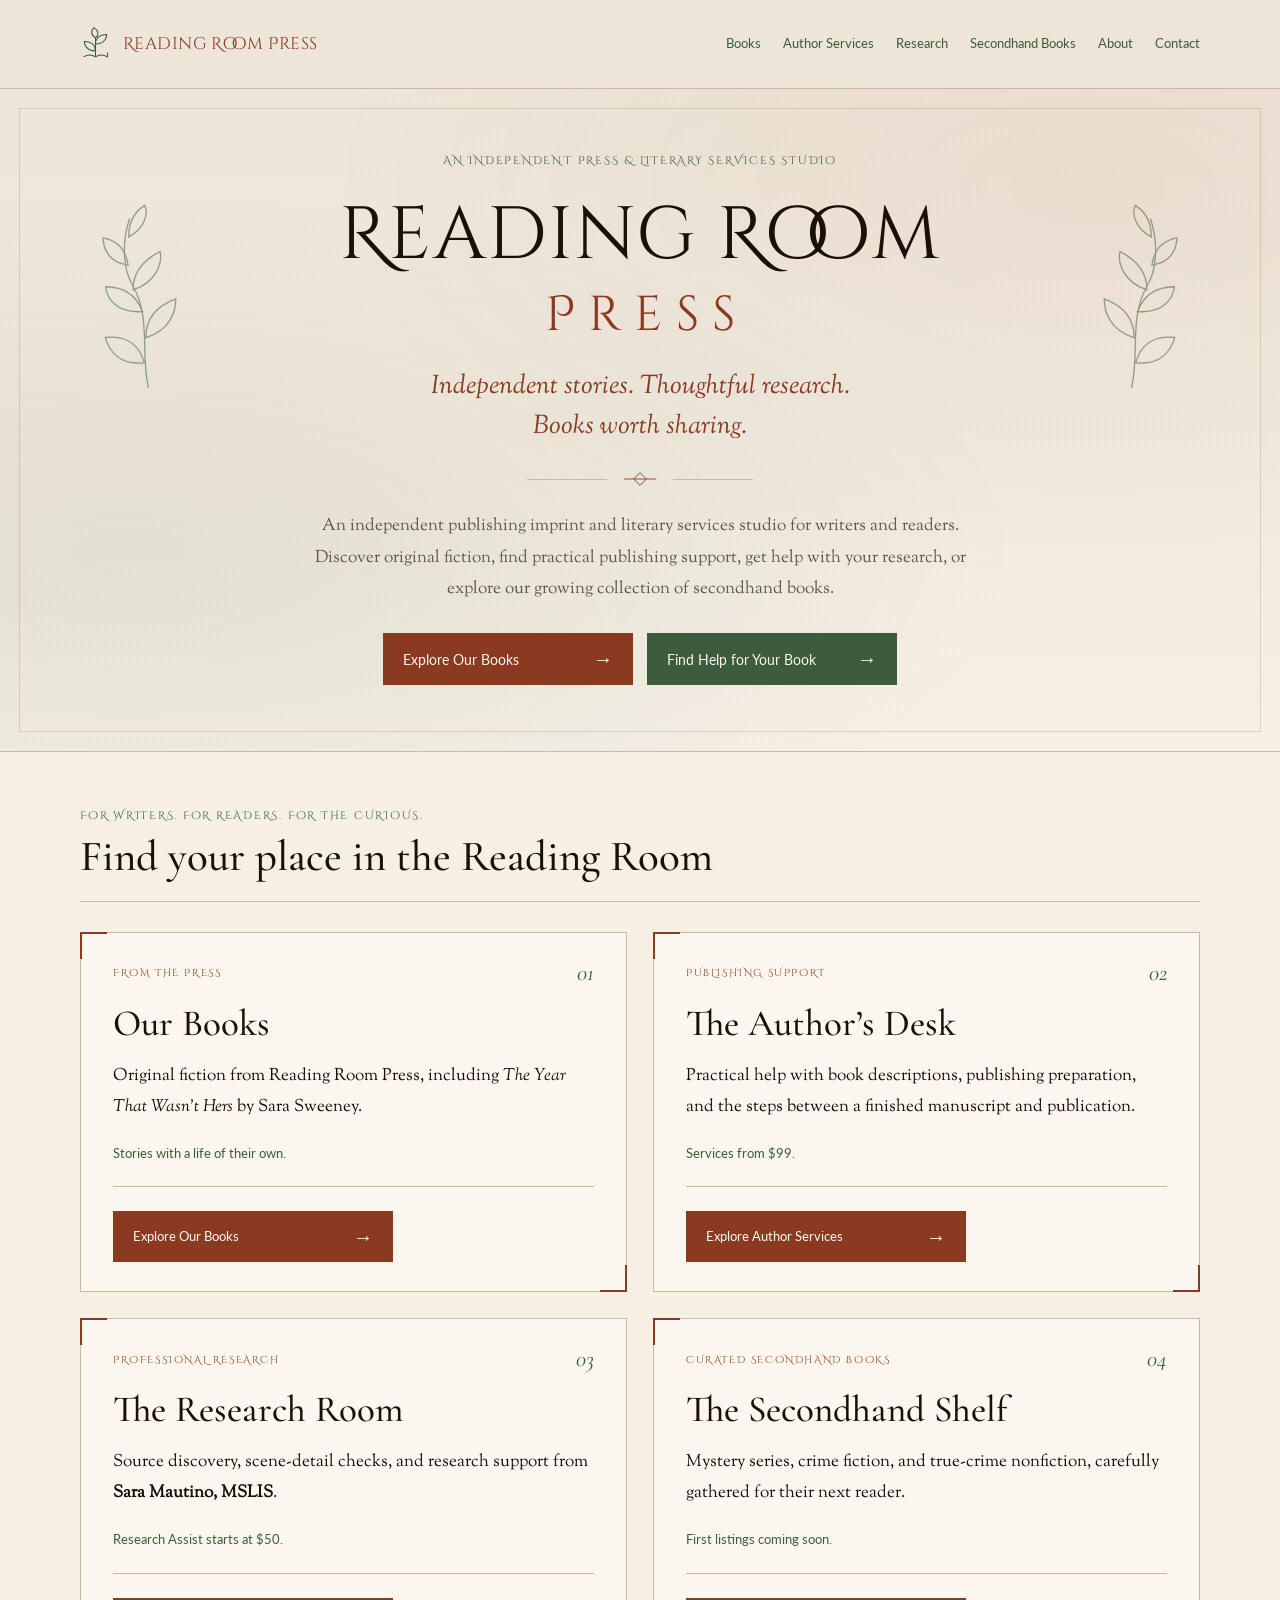
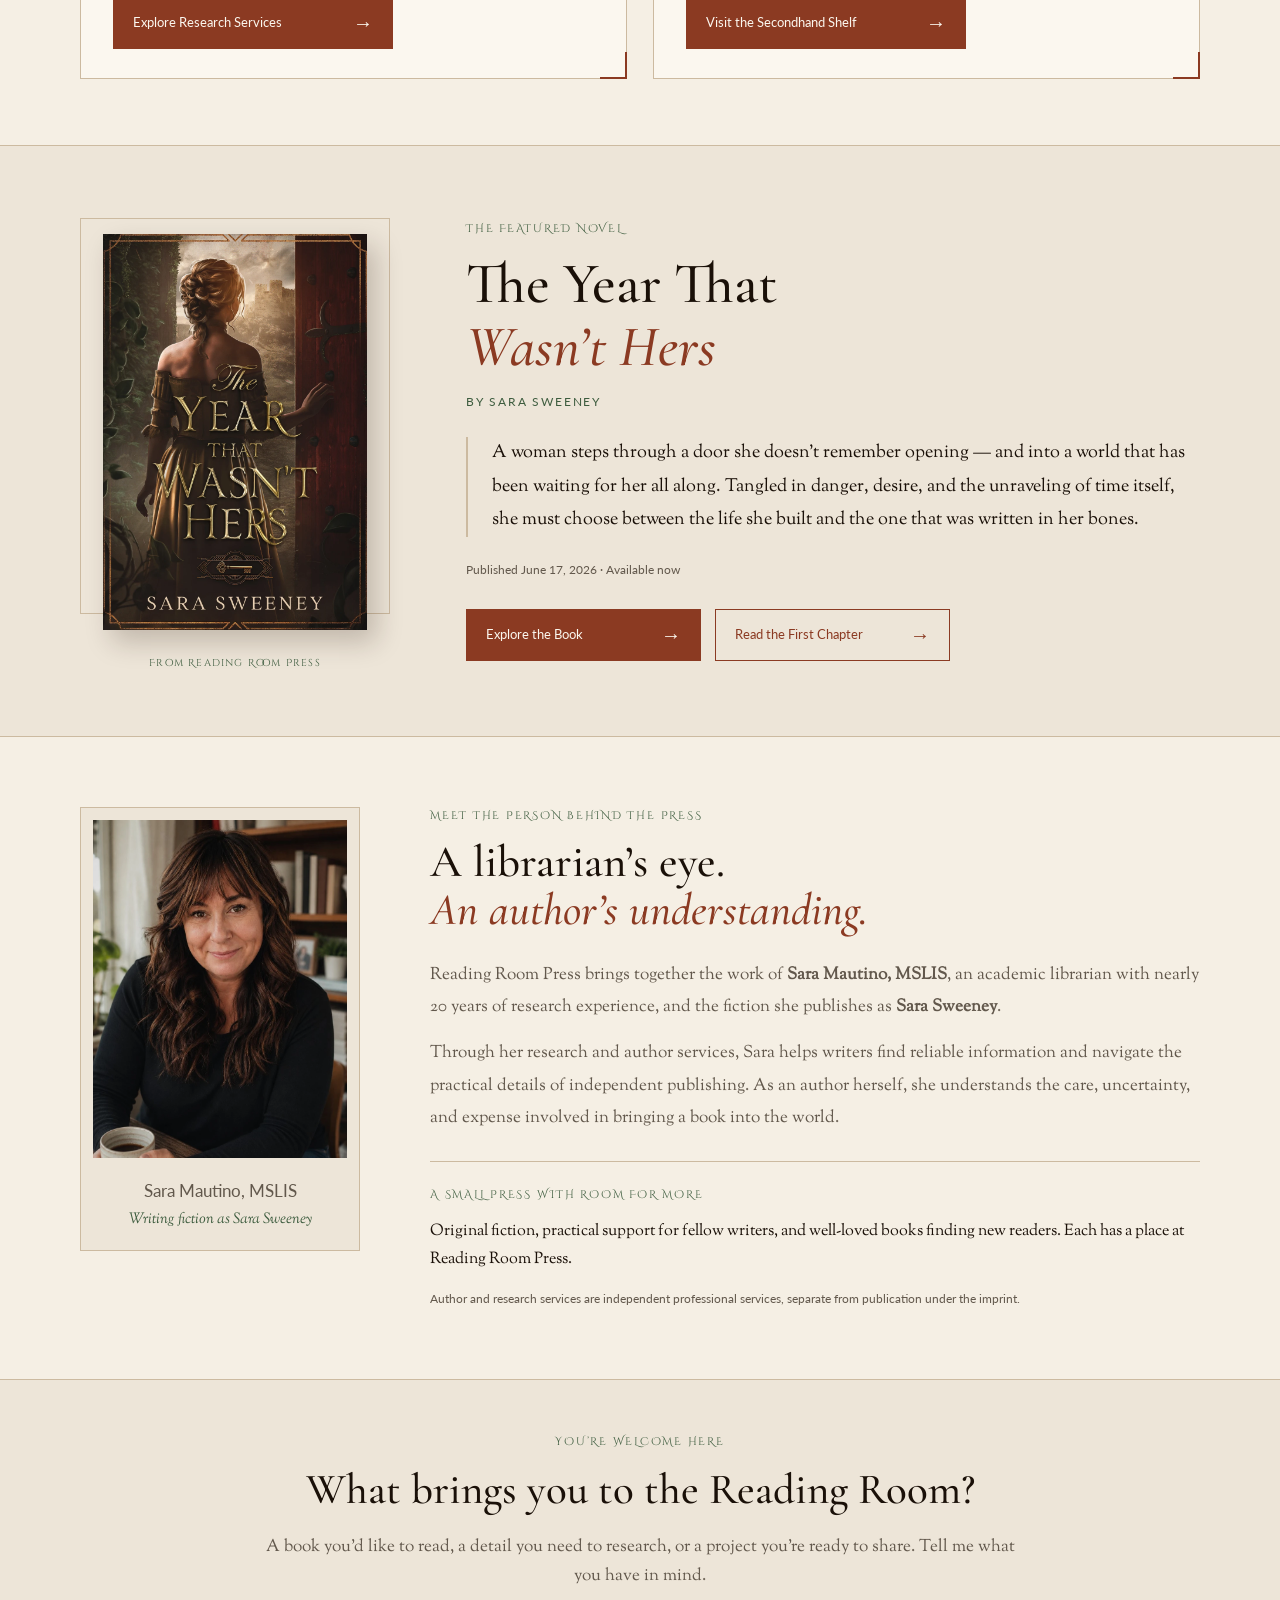
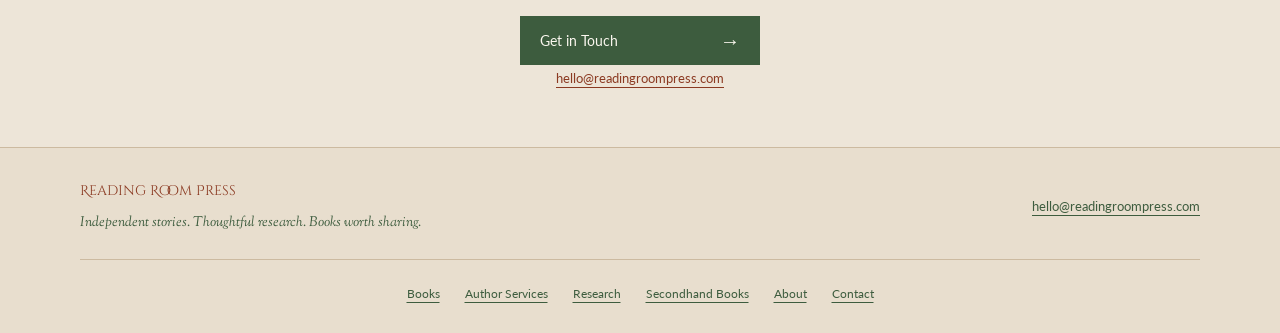
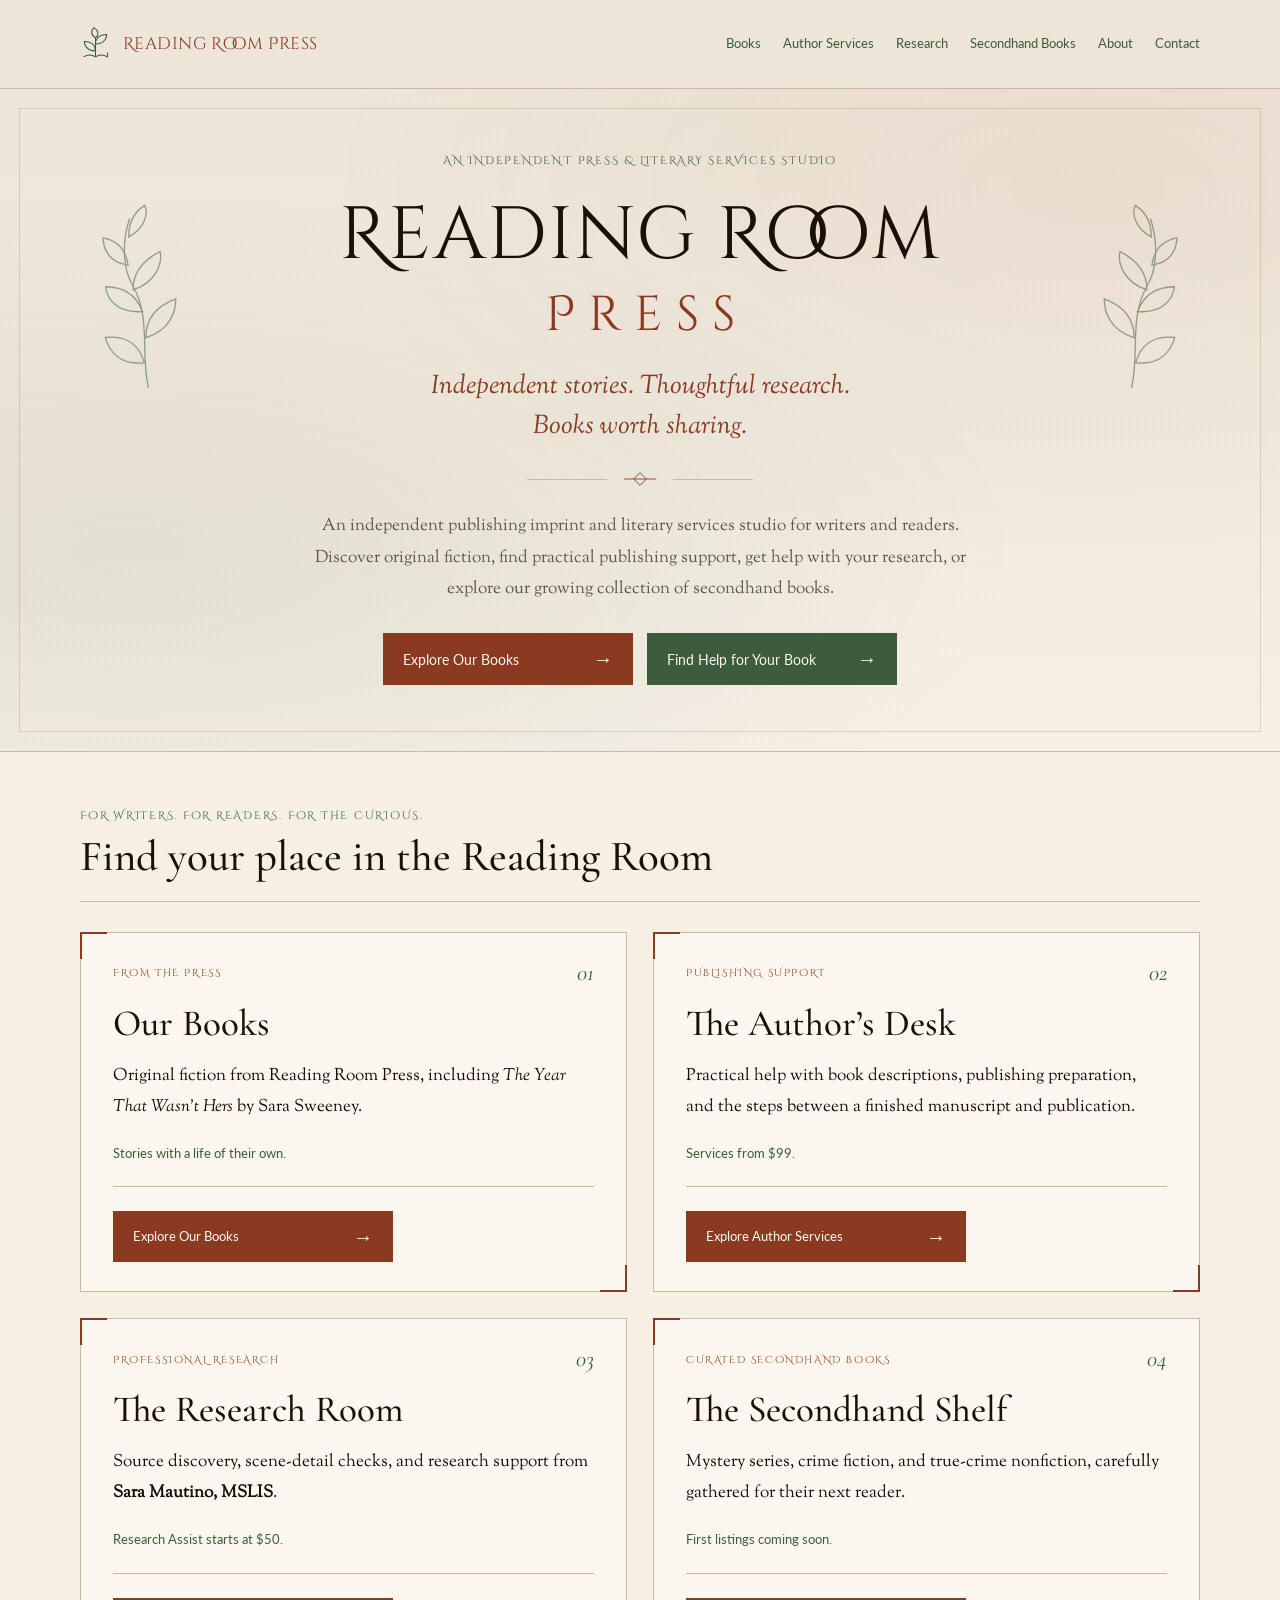
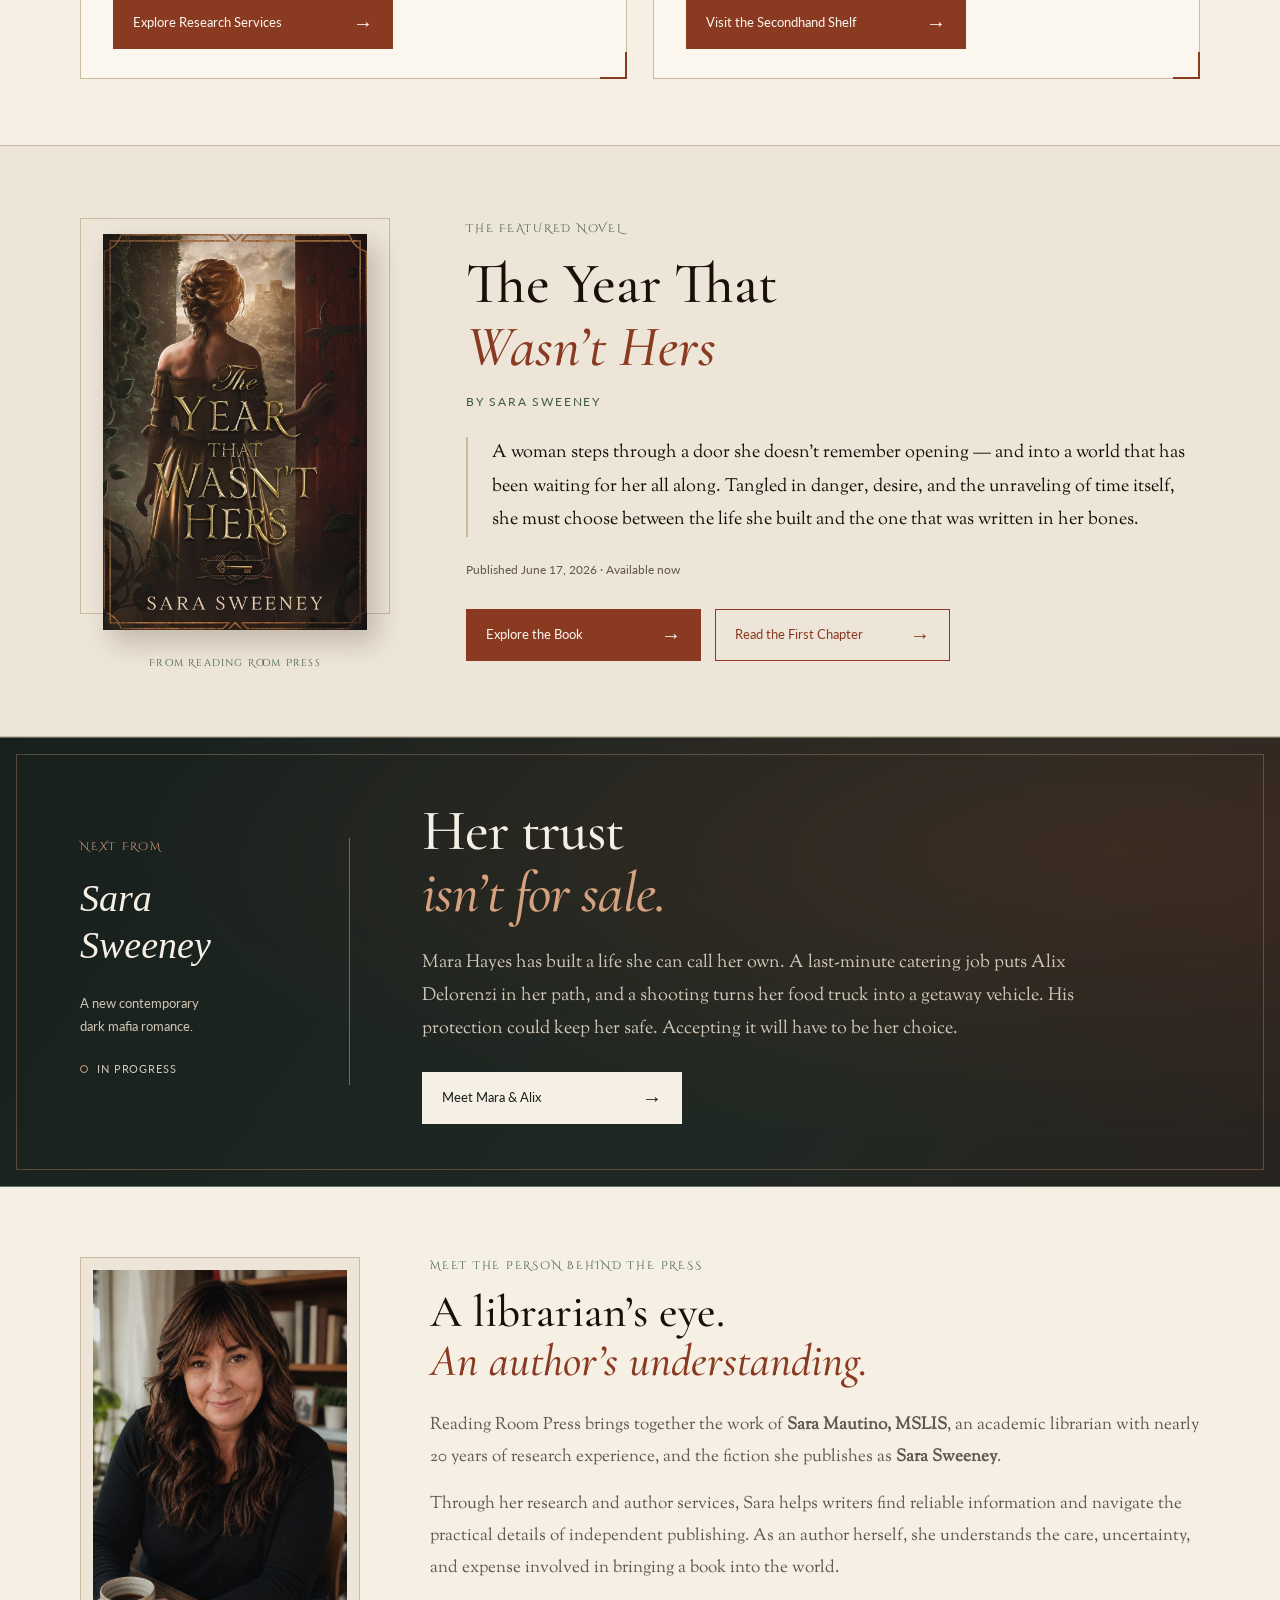
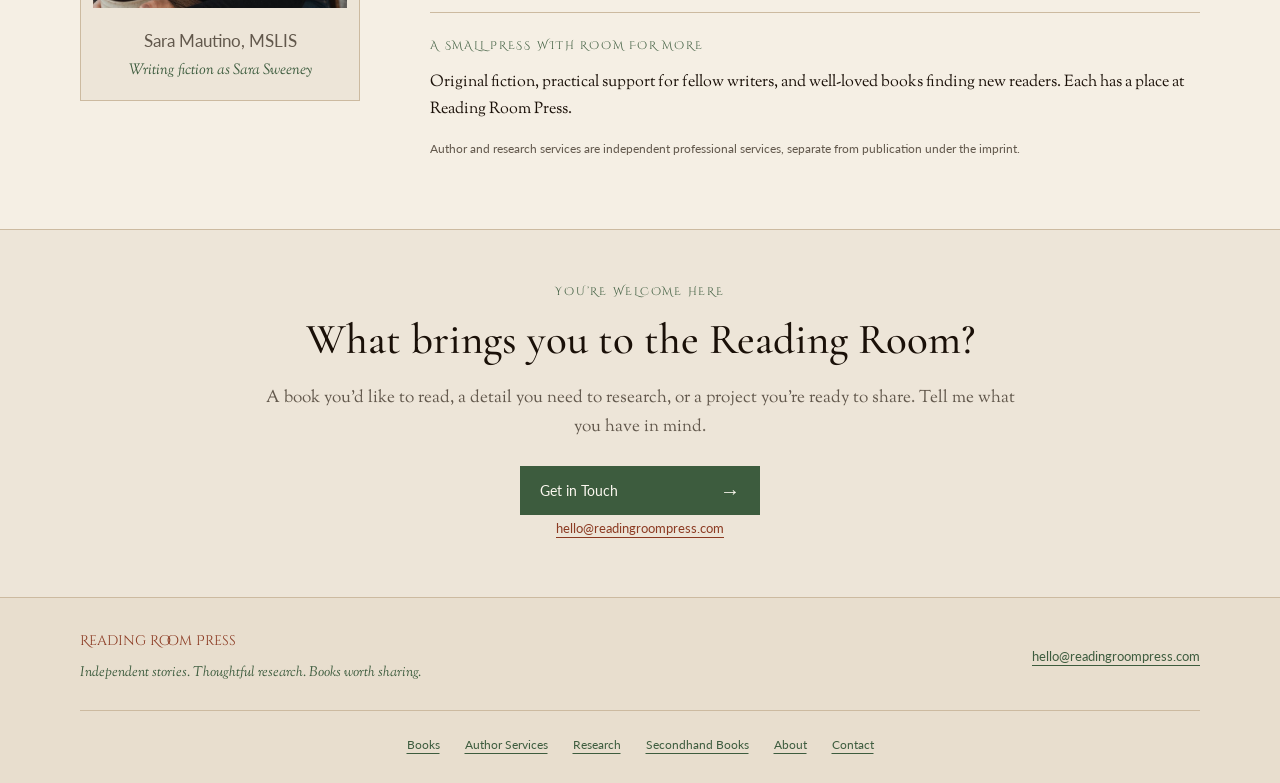
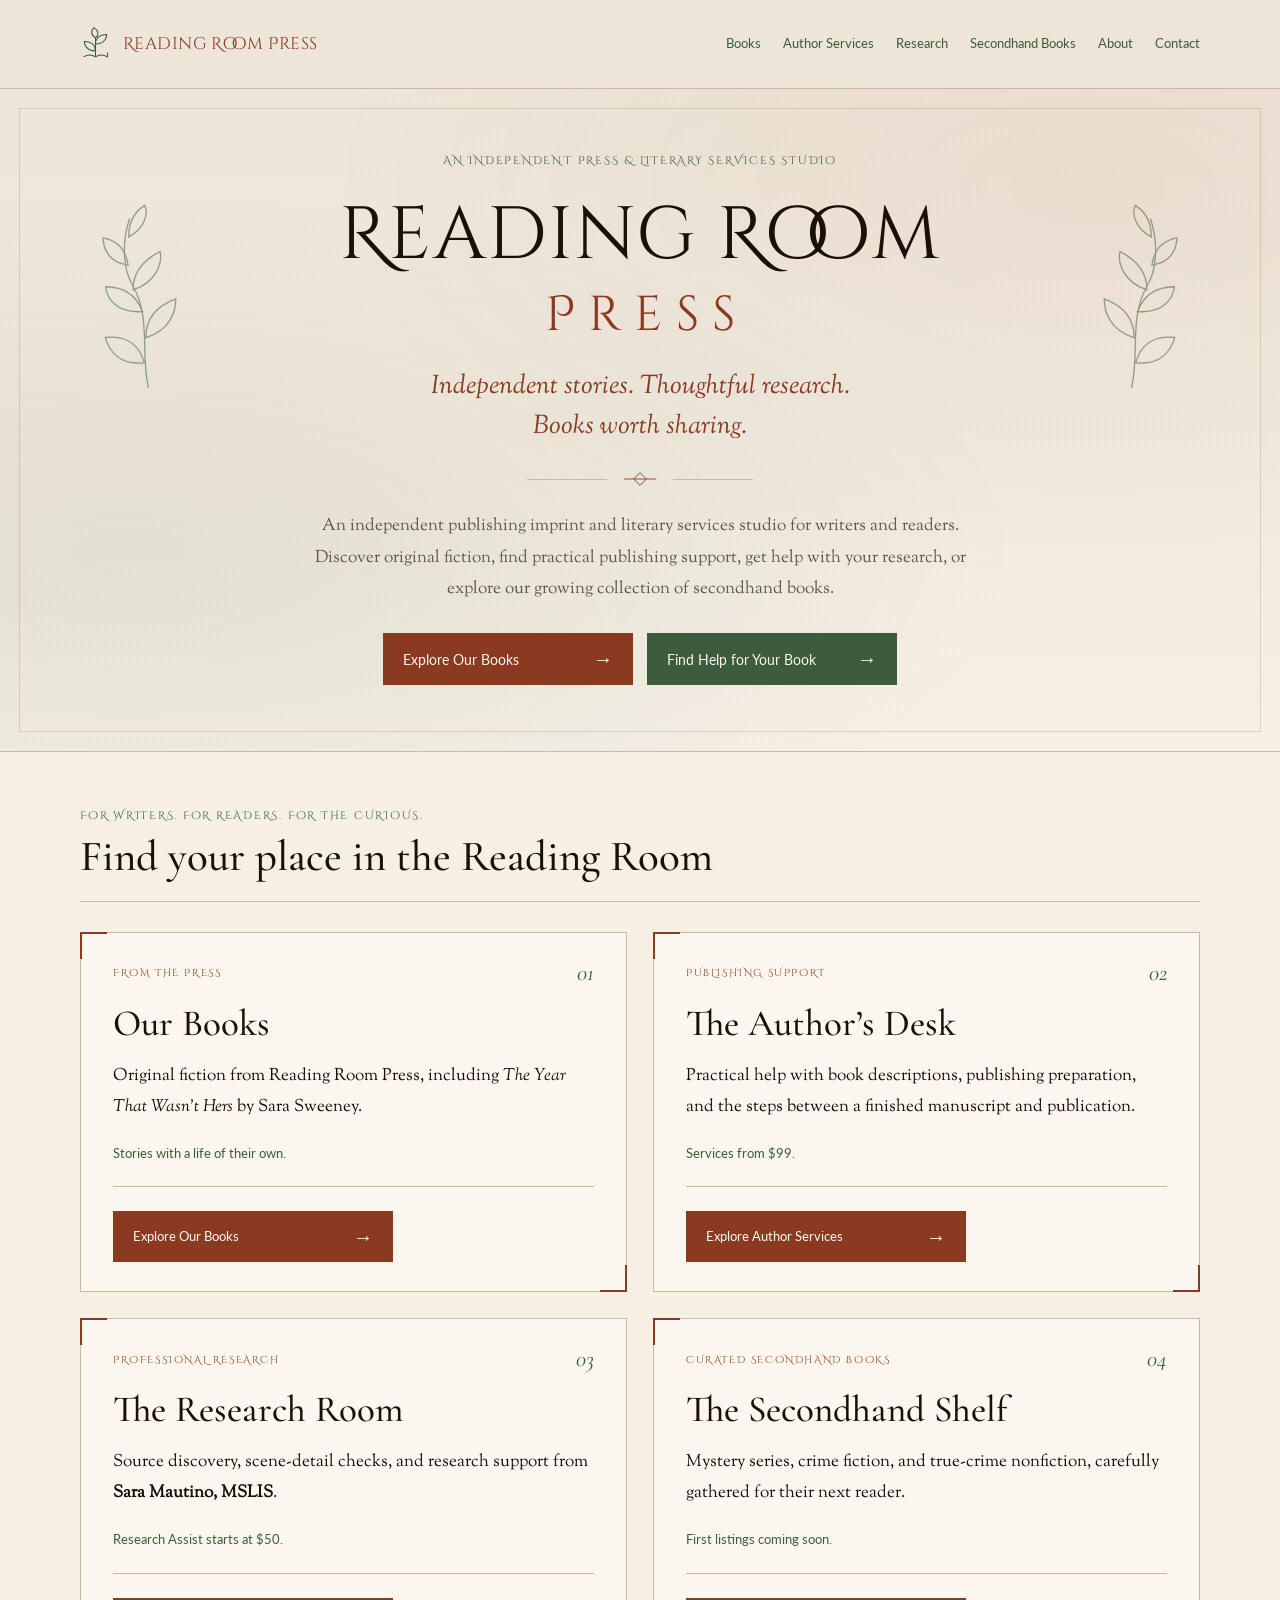
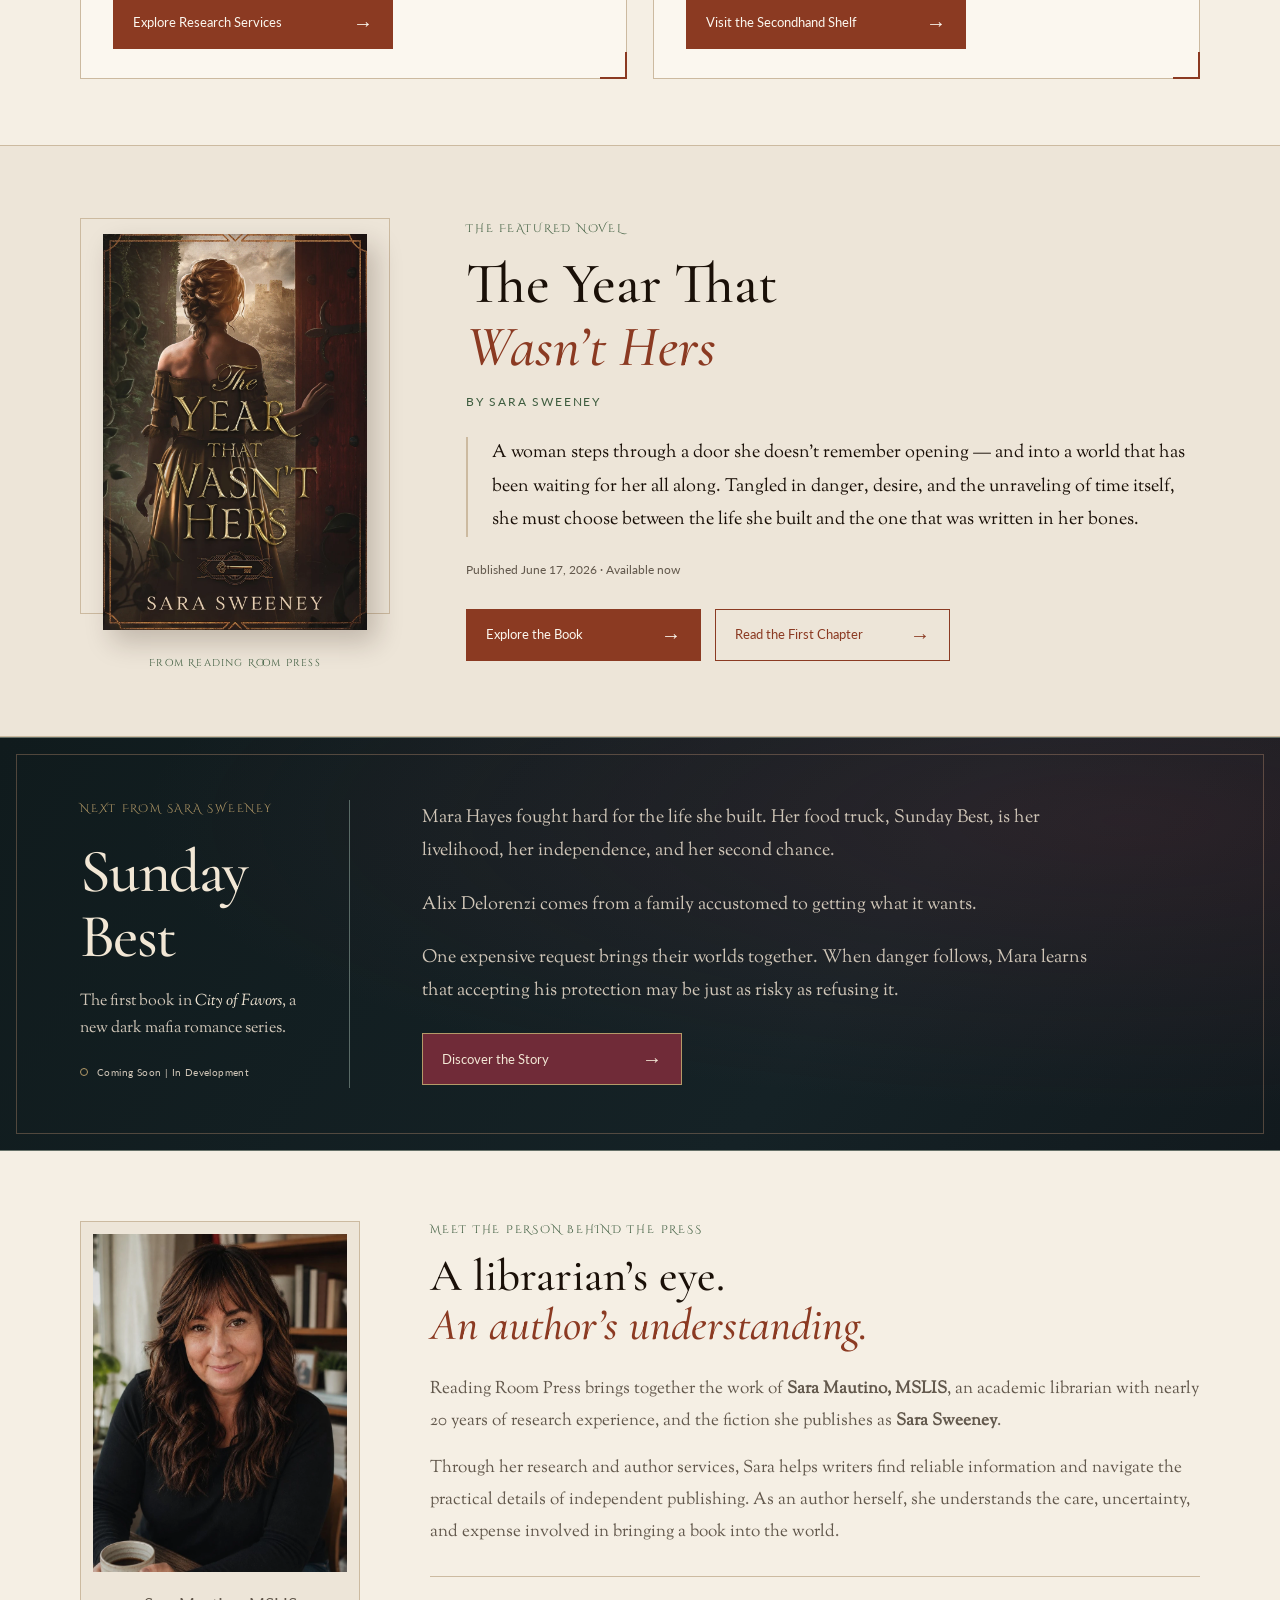
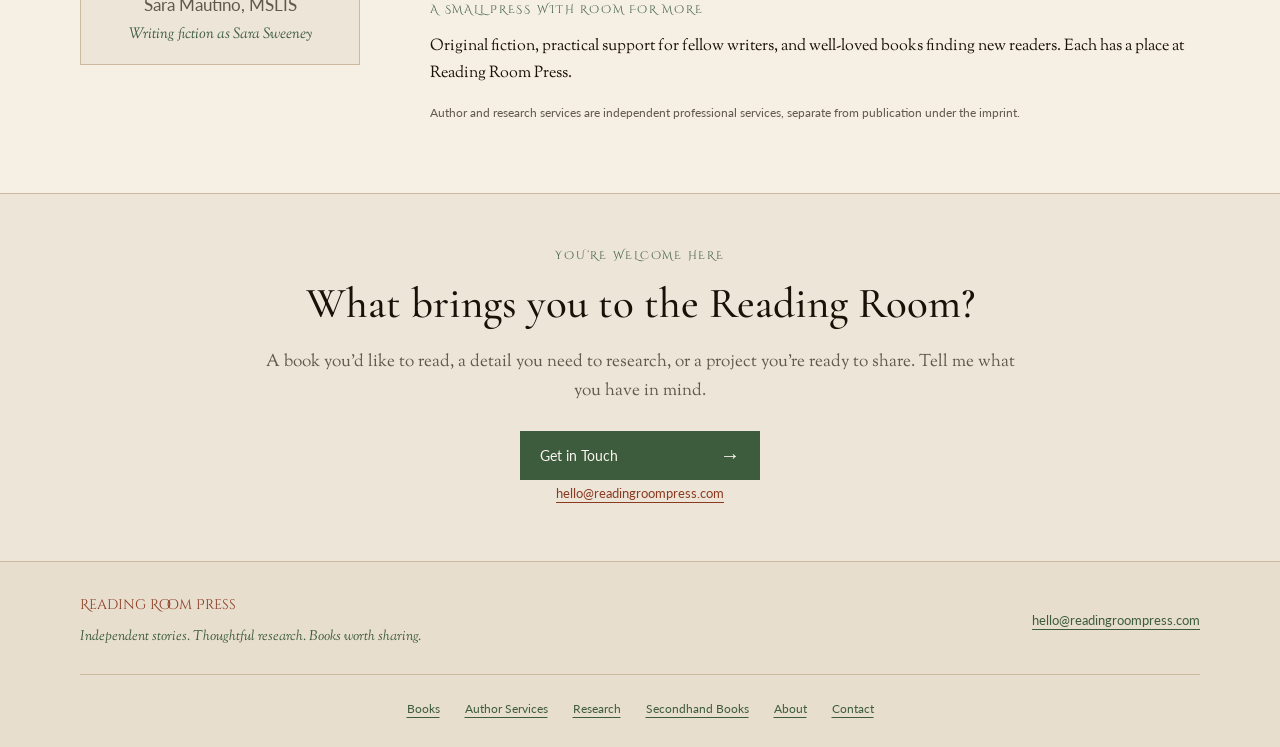
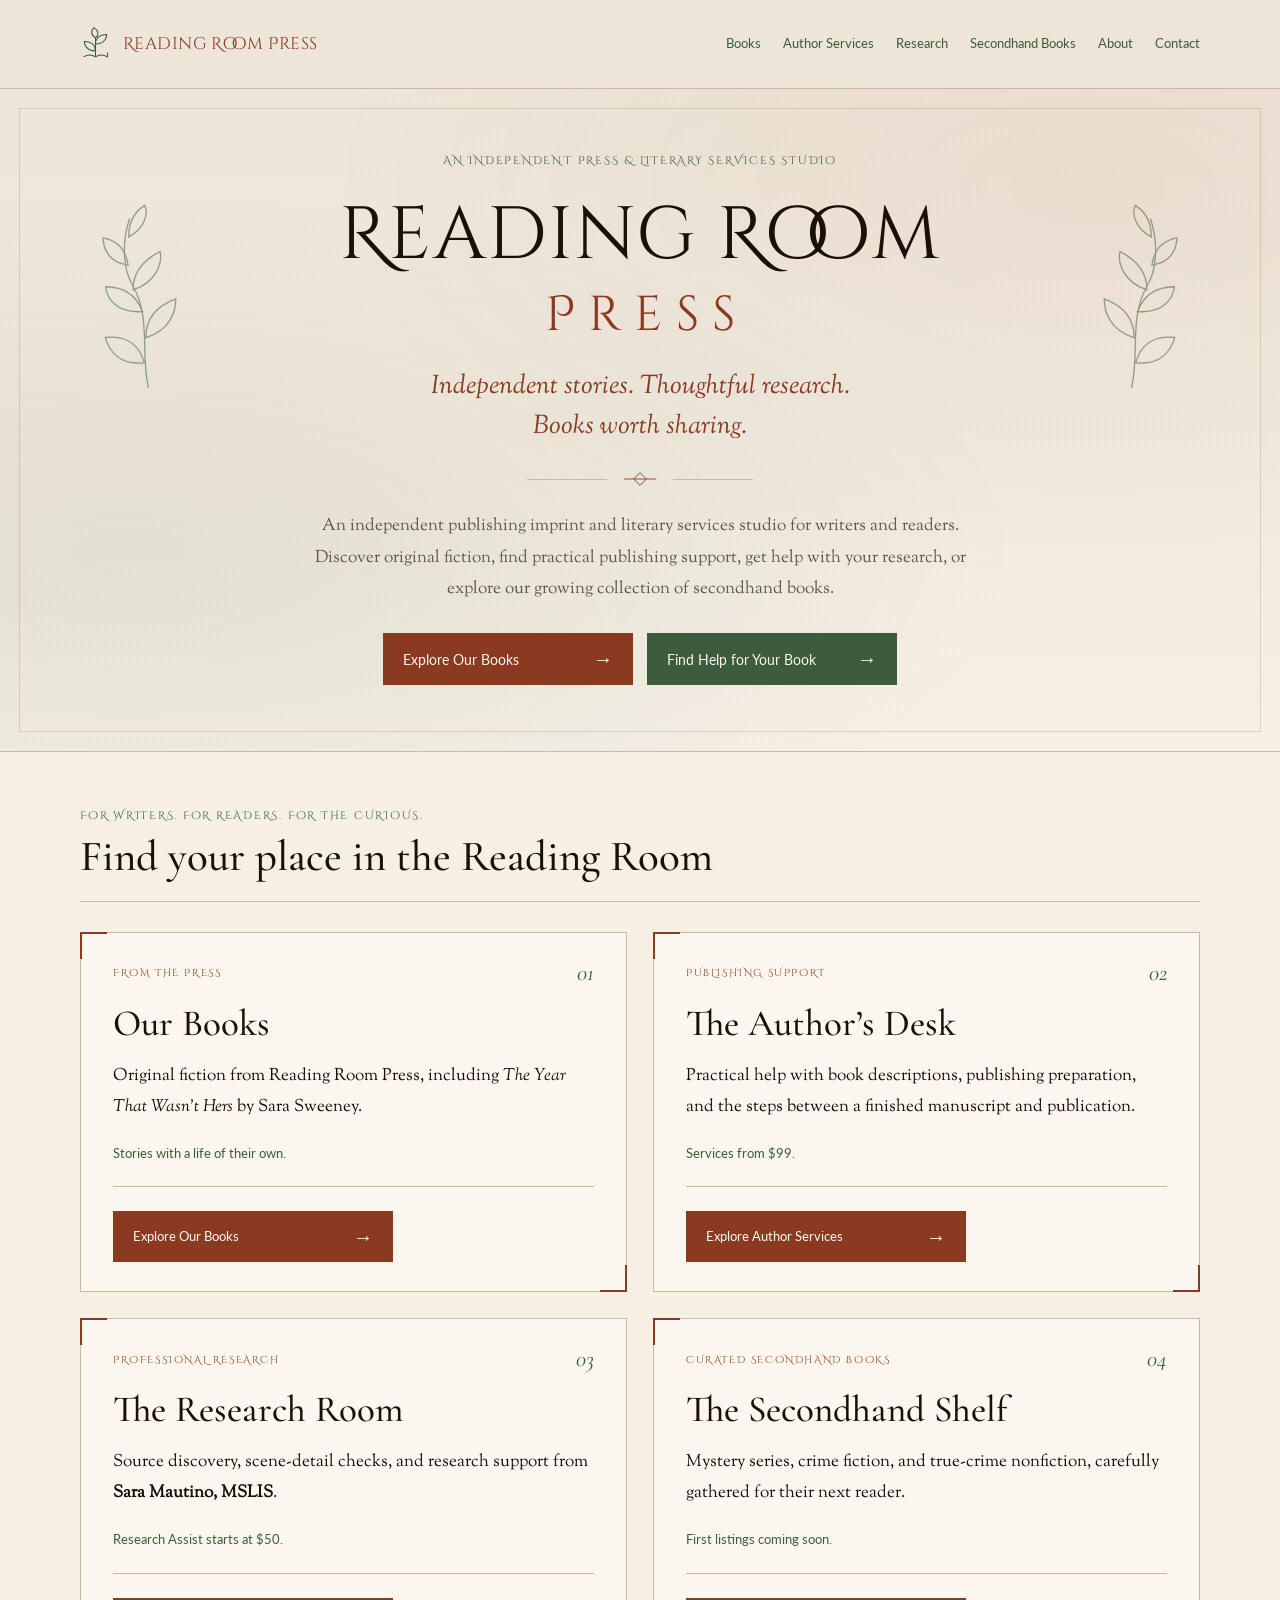
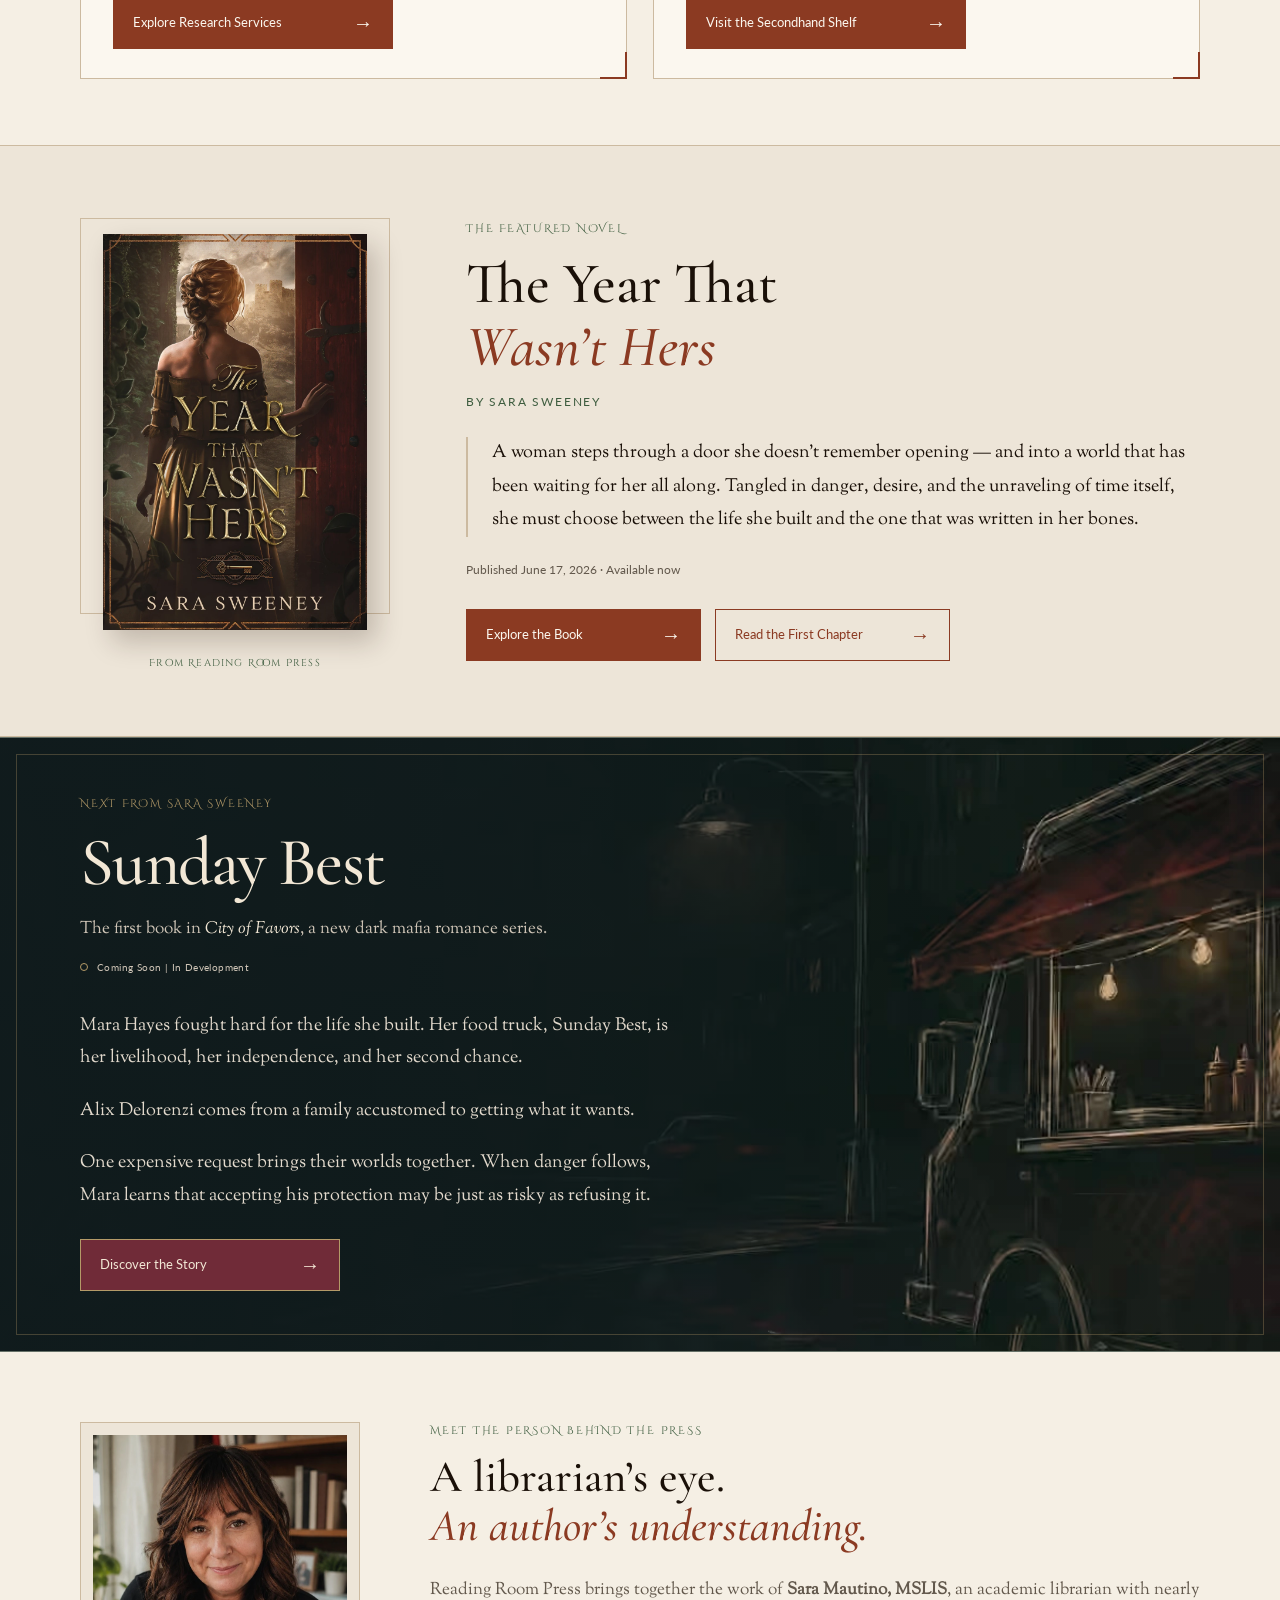
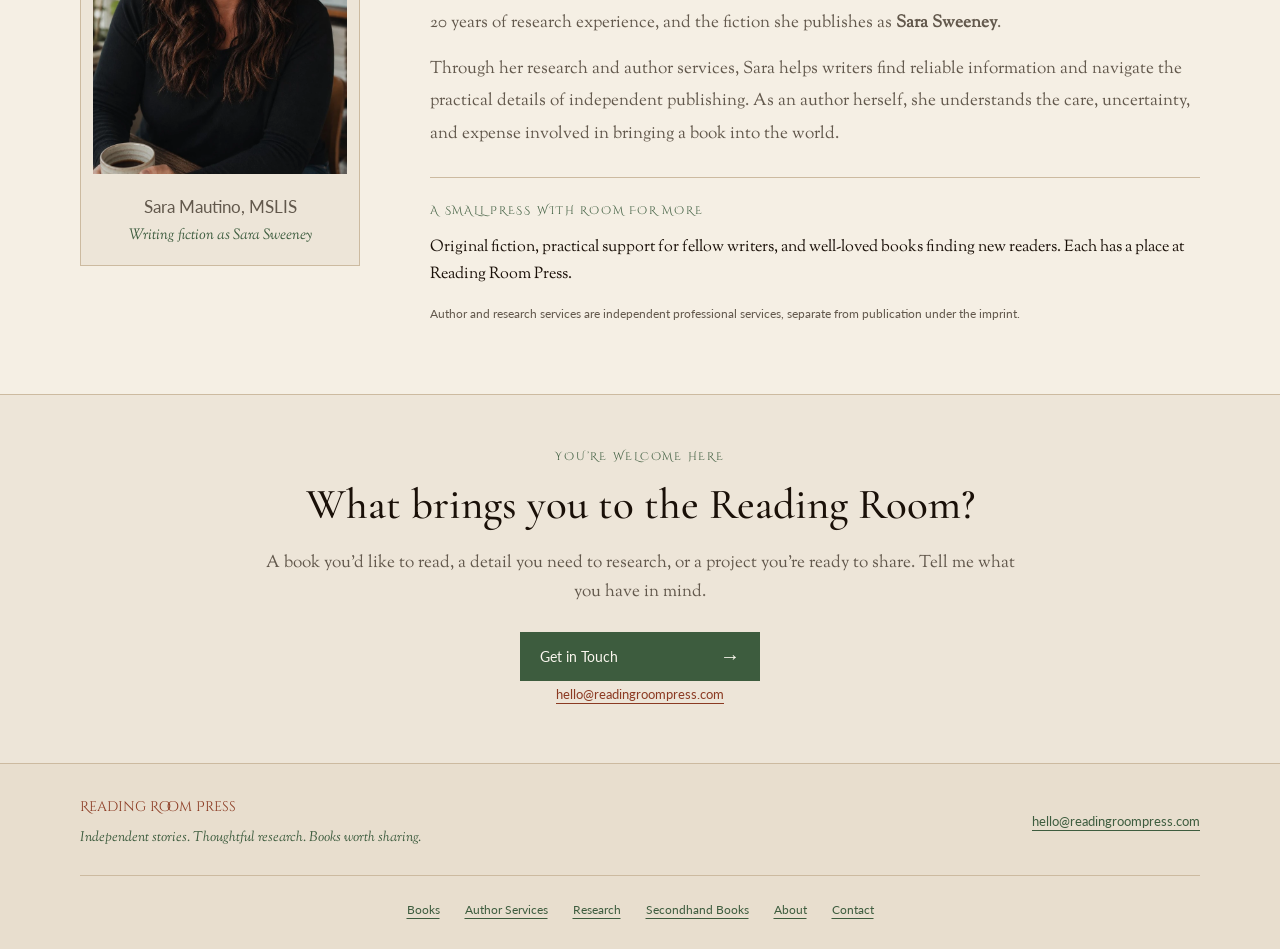
